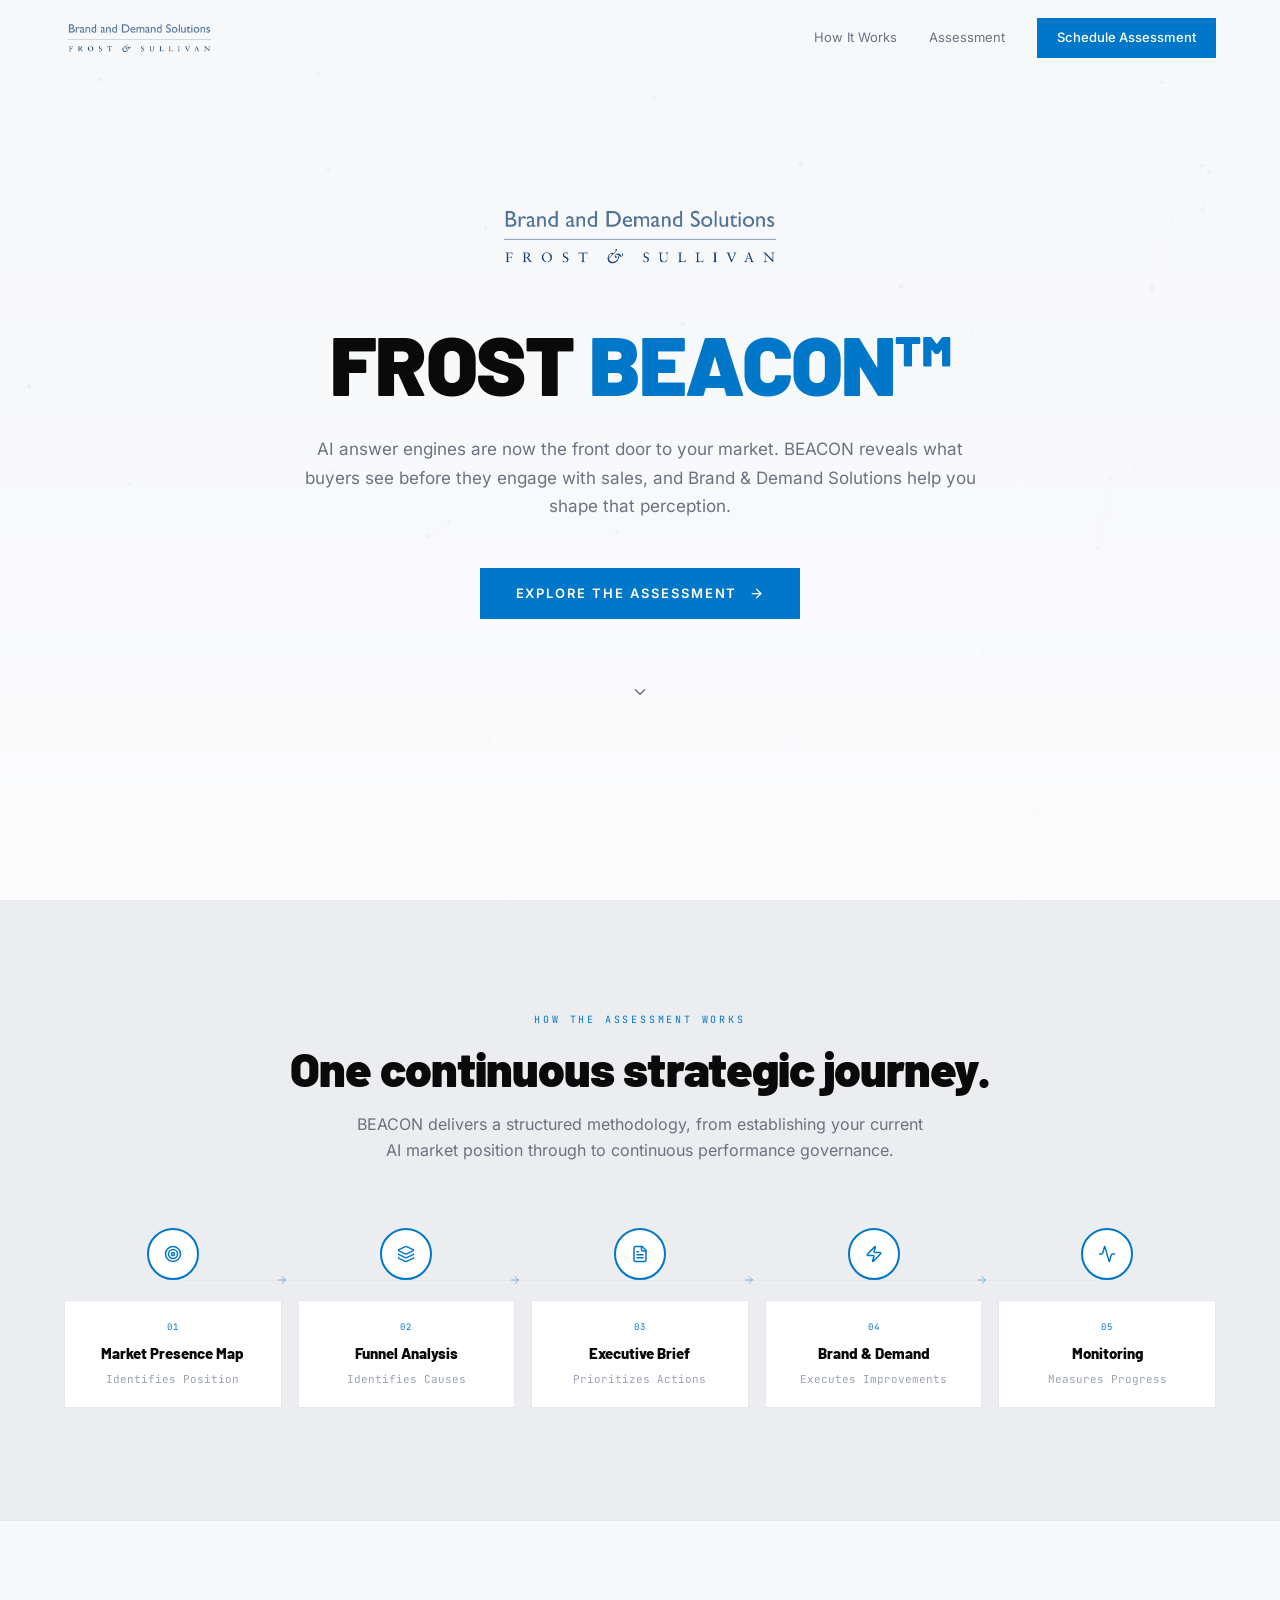
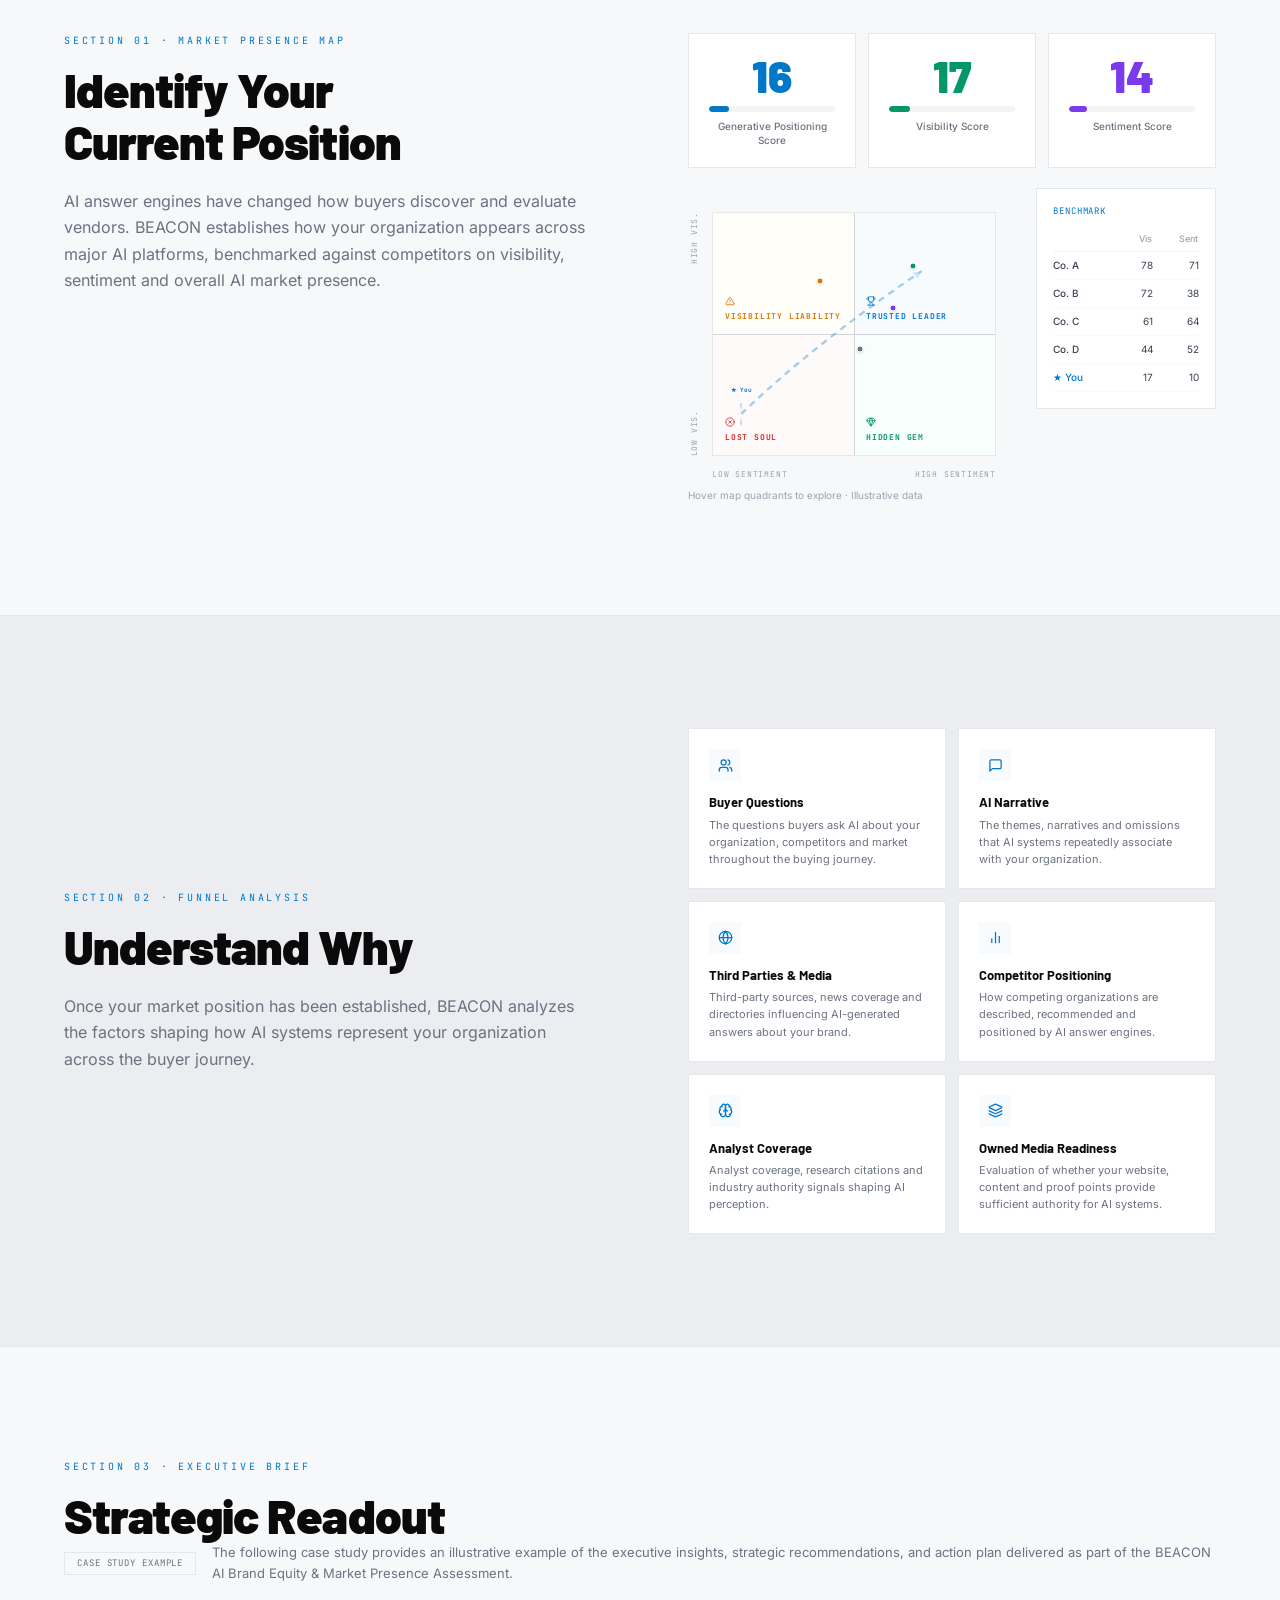
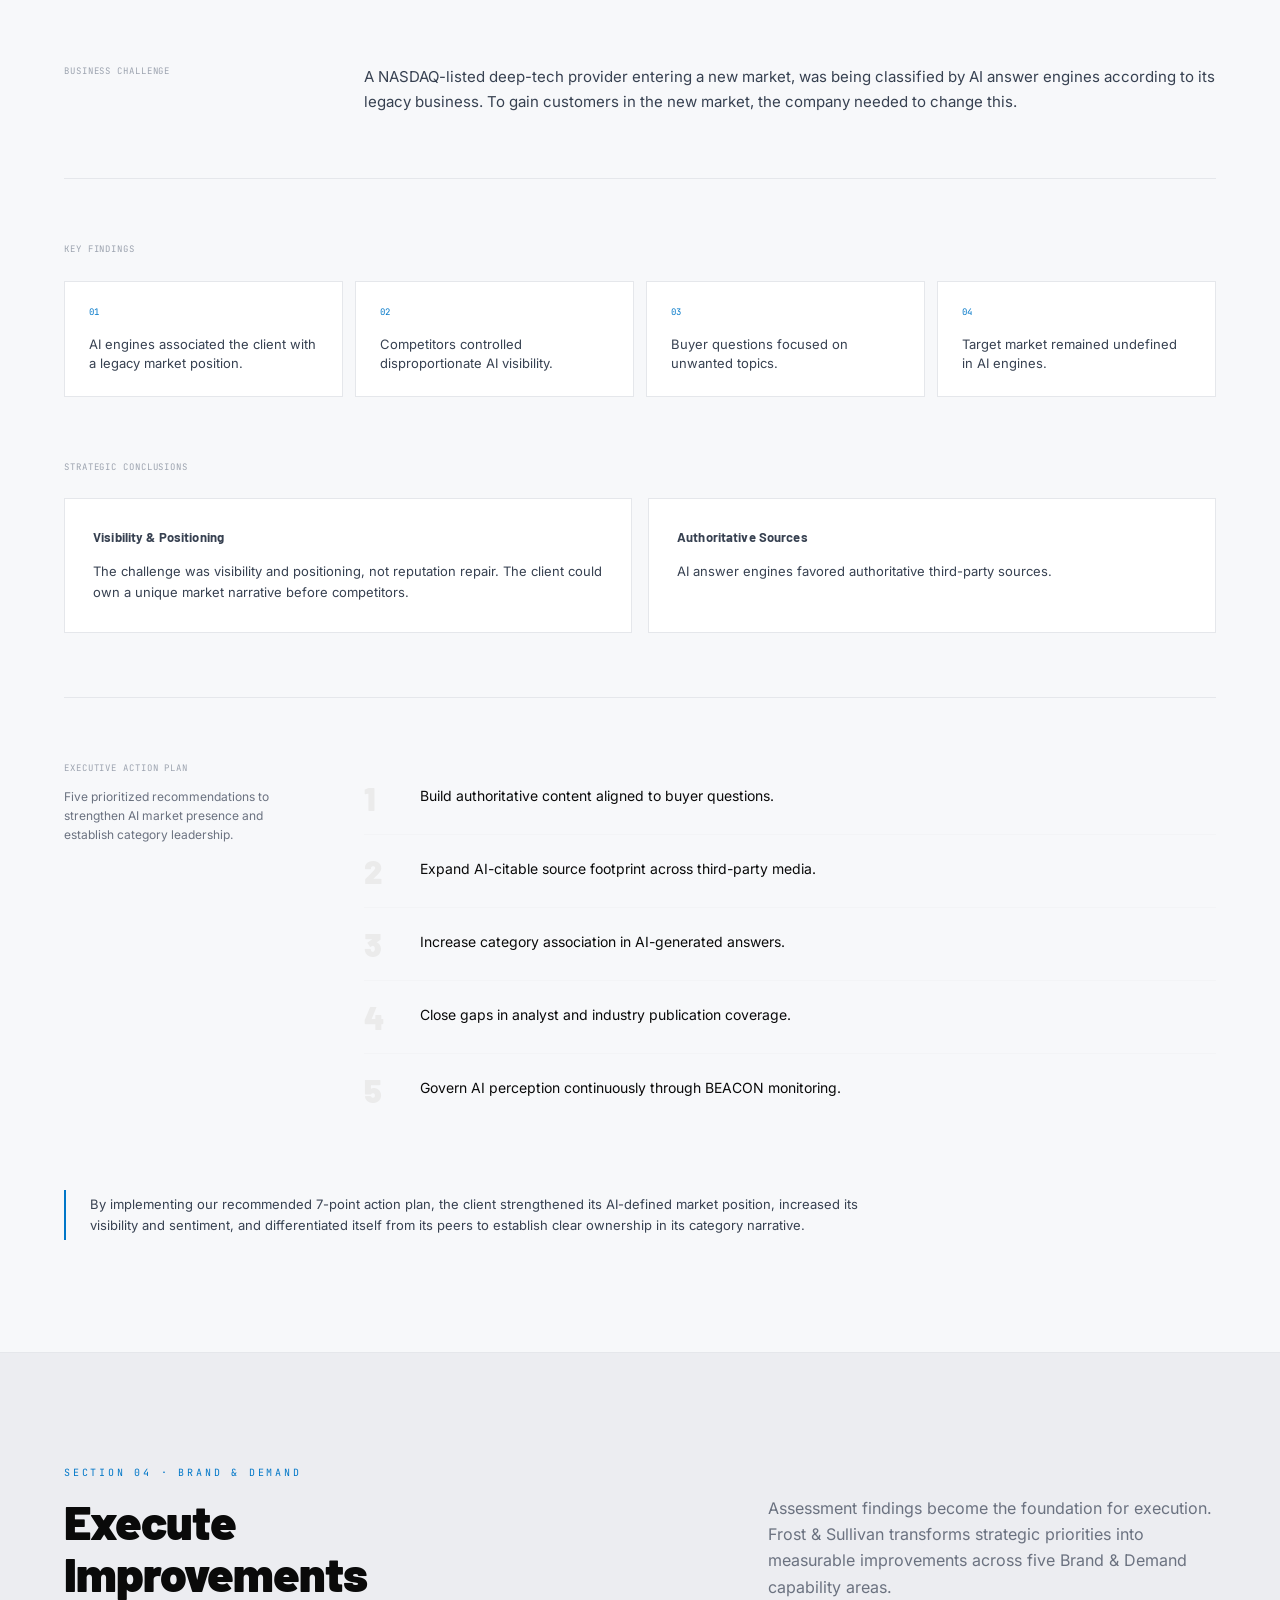
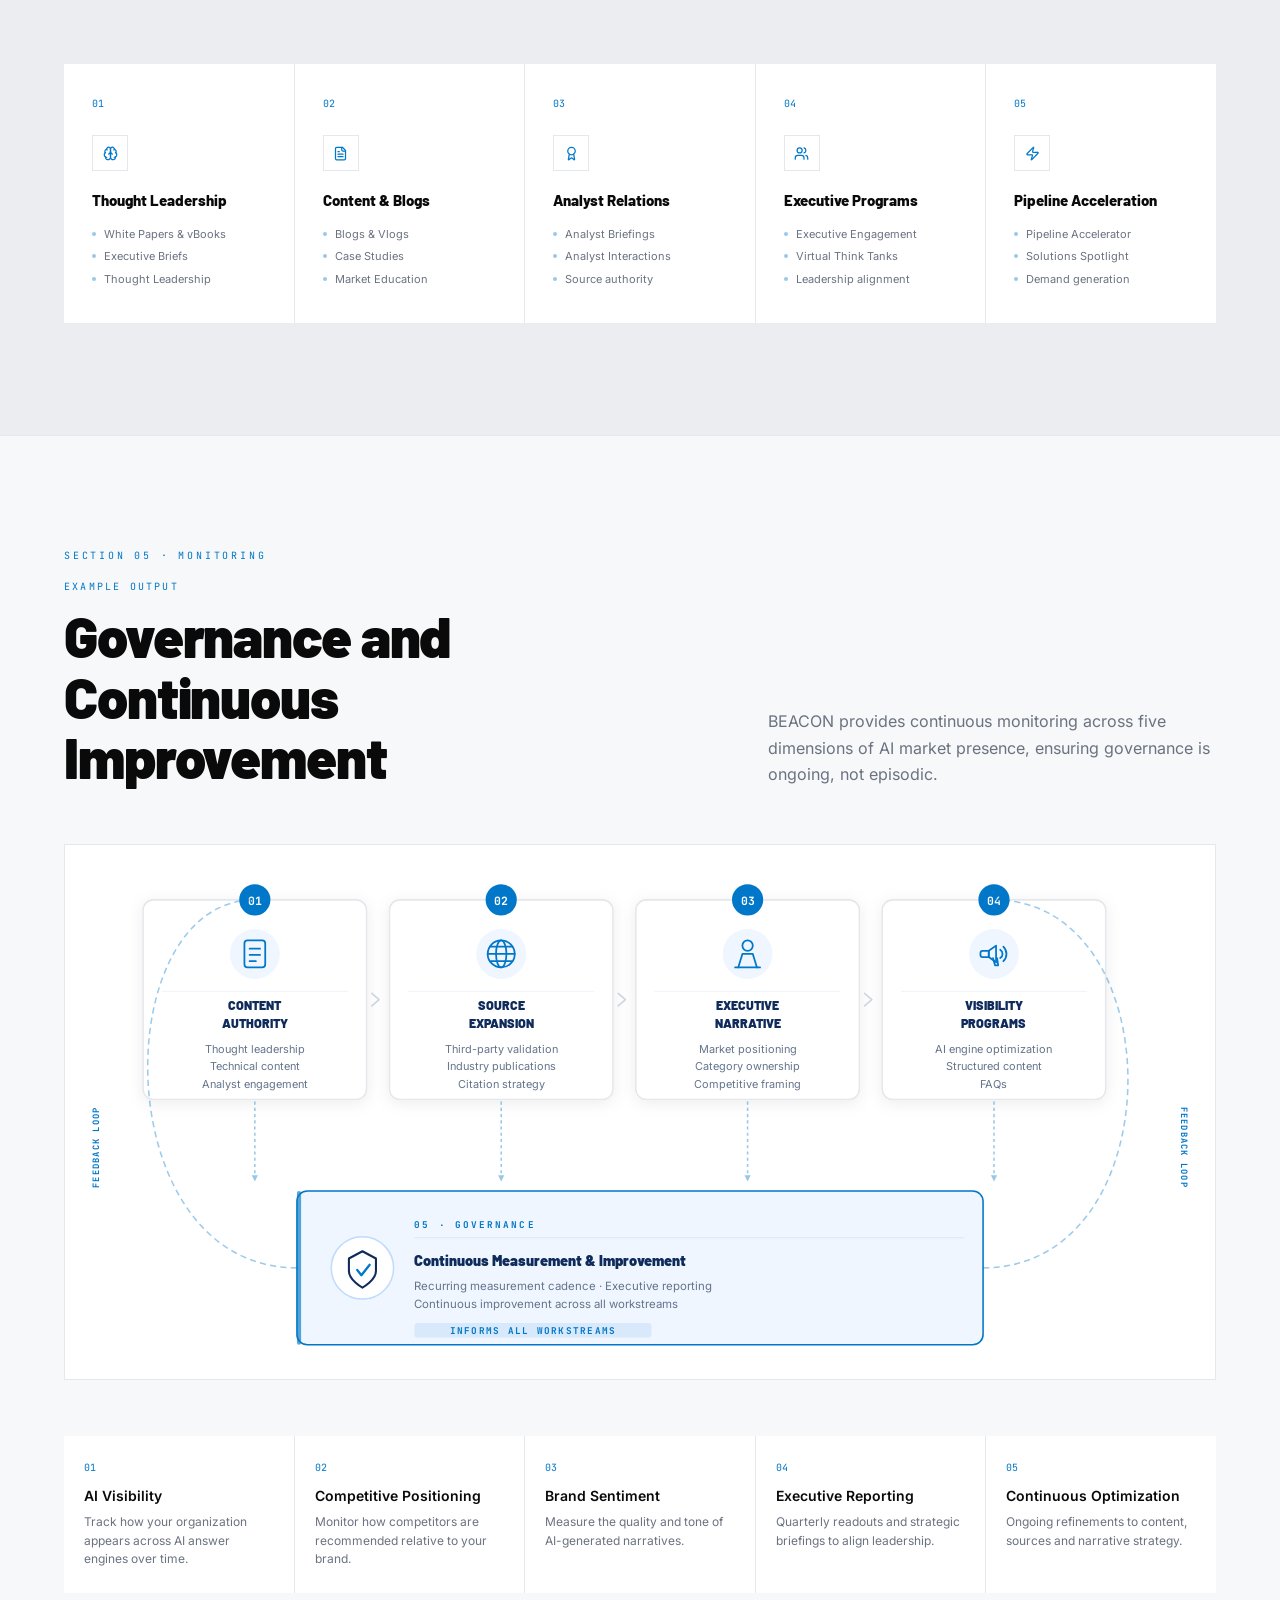
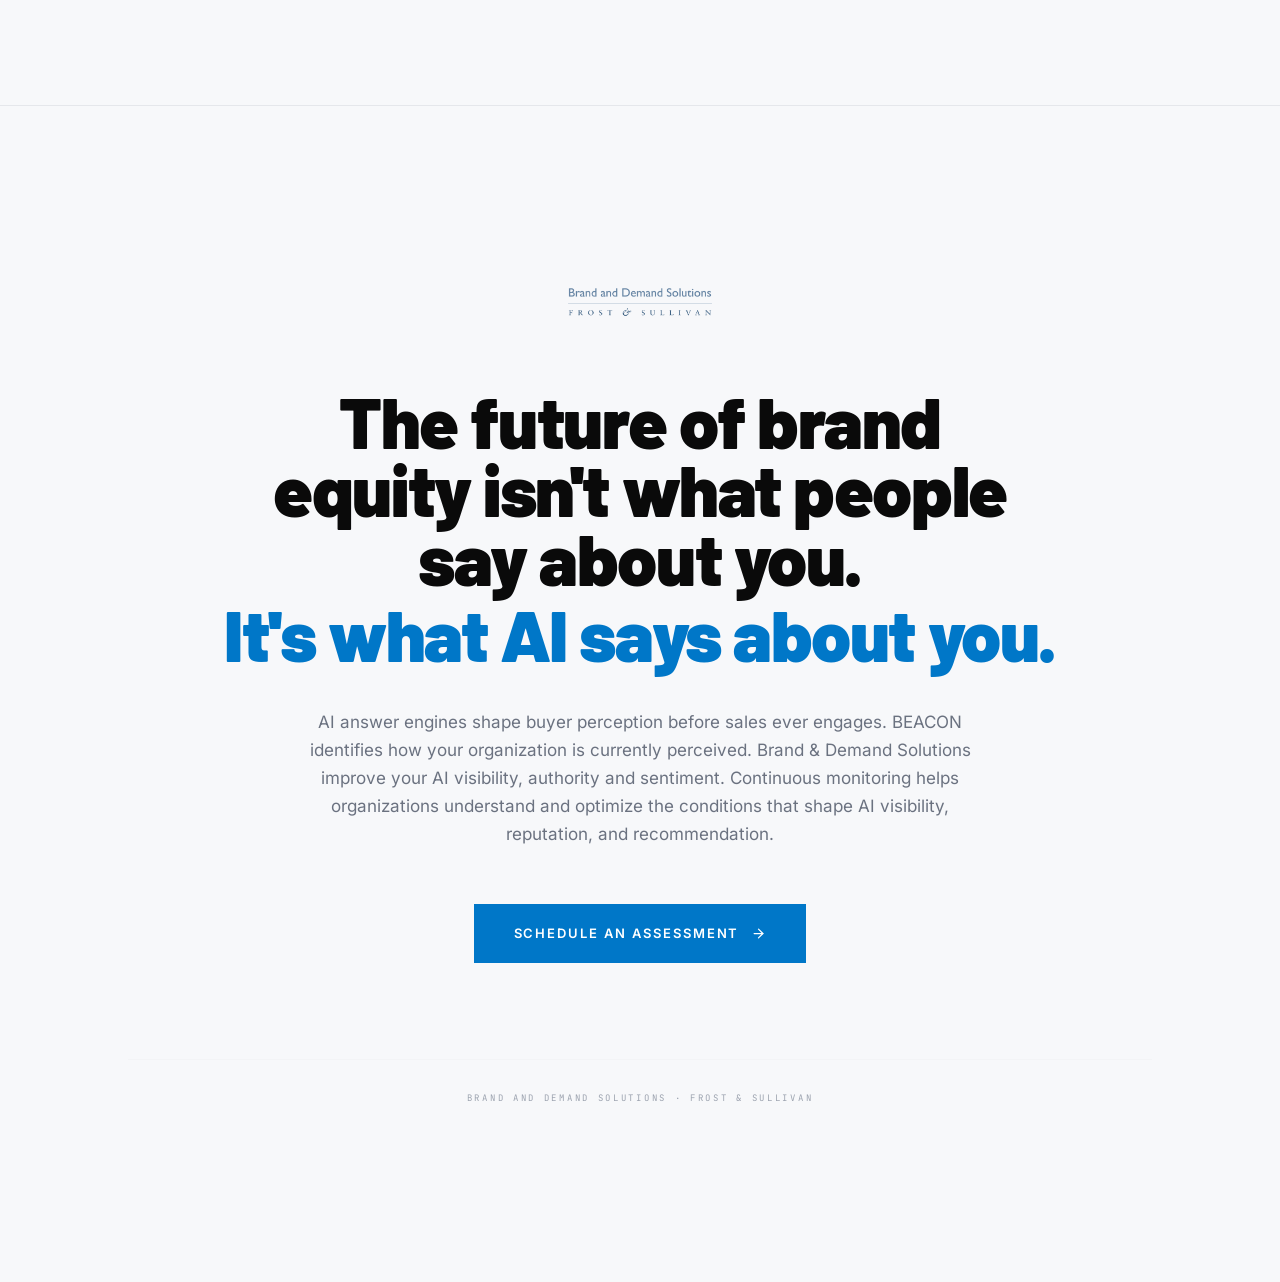
==== index.html @ b0bb6c6f "Frost BEACON landing — static site Hand-built HTML/CSS/JS reconstruction of the Figma Make prototype" ====
<!doctype html>
<html lang="en" class="no-js">
<head>
<meta charset="utf-8" />
<meta name="viewport" content="width=device-width, initial-scale=1" />
<title>Frost BEACON™ — AI Brand Equity &amp; Market Presence Assessment</title>
<meta name="description" content="AI answer engines are now the front door to your market. BEACON reveals what buyers see before they engage with sales, and Brand &amp; Demand Solutions help you shape that perception." />
<meta name="robots" content="noindex, nofollow" />
<meta name="googlebot" content="noindex, nofollow" />
<meta name="theme-color" content="#0077c8" />
<link rel="icon" href="favicon.svg" type="image/svg+xml" />

<meta property="og:type" content="website" />
<meta property="og:title" content="Frost BEACON™ — AI Brand Equity &amp; Market Presence Assessment" />
<meta property="og:description" content="AI answer engines are now the front door to your market. BEACON reveals what buyers see before they engage with sales." />

<script>document.documentElement.className = document.documentElement.className.replace('no-js', 'js');</script>
<link rel="preload" as="font" type="font/woff2" href="assets/fonts/inter.woff2" crossorigin />
<link rel="preload" as="font" type="font/woff2" href="assets/fonts/barlow-900.woff2" crossorigin />
<link rel="stylesheet" href="assets/css/fonts.css" />
<link rel="stylesheet" href="assets/css/styles.css" />
</head>
<body>

<!-- ============ NAV ============ -->
<header class="nav" id="nav">
  <div class="nav__inner">
    <a href="#top" aria-label="Frost &amp; Sullivan — Brand and Demand Solutions">
      <img class="nav__logo" src="assets/img/logo.png" width="1045" height="276"
           alt="Frost &amp; Sullivan — Brand and Demand Solutions" />
    </a>
    <nav class="nav__links" aria-label="Primary">
      <a class="nav__link" href="#how-it-works">How It Works</a>
      <a class="nav__link" href="#section-market-presence-map">Assessment</a>
      <a class="btn btn--nav" href="#final-cta">Schedule Assessment</a>
    </nav>
  </div>
</header>

<main id="top">

<!-- ============ HERO ============ -->
<section class="hero">
  <canvas class="hero__canvas" id="hero-canvas" aria-hidden="true"></canvas>
  <div class="hero__veil" aria-hidden="true"></div>
  <div class="hero__inner">
    <img class="hero__logo reveal" src="assets/img/logo.png" width="1045" height="276"
         alt="Frost &amp; Sullivan — Brand and Demand Solutions" />
    <h1 class="hero__title reveal" style="transition-delay:120ms">FROST <span>BEACON™</span></h1>
    <p class="hero__text reveal" style="transition-delay:240ms">
      AI answer engines are now the front door to your market. BEACON reveals what buyers see before they
      engage with sales, and Brand &amp; Demand Solutions help you shape that perception.
    </p>
    <p class="reveal" style="transition-delay:360ms">
      <a class="btn btn--lg" href="#how-it-works">
        Explore the Assessment <span class="ico btn__ico" data-icon="arrow-right"></span>
      </a>
    </p>
    <div class="hero__scroll reveal" style="transition-delay:520ms" aria-hidden="true">
      <span class="ico" data-icon="chevron-down"></span>
    </div>
  </div>
</section>

<!-- ============ 01 · HOW IT WORKS ============ -->
<section class="section section--alt section--flush" id="how-it-works">
  <div class="container">
    <div class="reveal" style="text-align:center;margin-bottom:4rem">
      <p class="eyebrow">How the Assessment Works</p>
      <h2 class="h2">One continuous strategic journey.</h2>
      <p class="lead measure" style="margin-inline:auto;margin-top:1rem">
        BEACON delivers a structured methodology, from establishing your current AI market position through to
        continuous performance governance.
      </p>
    </div>

    <div class="steps">
      <div class="steps__line" aria-hidden="true"></div>
      <div class="steps__grid">
        <a class="step reveal" href="#section-market-presence-map">
          <span class="step__badge"><span><span class="ico" data-icon="target"></span></span></span>
          <span class="step__card">
            <span class="step__num">01</span>
            <span class="step__name">Market Presence Map</span>
            <span class="step__tag">Identifies Position</span>
          </span>
          <span class="step__arrow" aria-hidden="true"><span class="ico" data-icon="arrow-right"></span></span>
        </a>
        <a class="step reveal" href="#section-funnel-analysis" style="transition-delay:70ms">
          <span class="step__badge"><span><span class="ico" data-icon="layers"></span></span></span>
          <span class="step__card">
            <span class="step__num">02</span>
            <span class="step__name">Funnel Analysis</span>
            <span class="step__tag">Identifies Causes</span>
          </span>
          <span class="step__arrow" aria-hidden="true"><span class="ico" data-icon="arrow-right"></span></span>
        </a>
        <a class="step reveal" href="#section-executive-brief" style="transition-delay:140ms">
          <span class="step__badge"><span><span class="ico" data-icon="file-text"></span></span></span>
          <span class="step__card">
            <span class="step__num">03</span>
            <span class="step__name">Executive Brief</span>
            <span class="step__tag">Prioritizes Actions</span>
          </span>
          <span class="step__arrow" aria-hidden="true"><span class="ico" data-icon="arrow-right"></span></span>
        </a>
        <a class="step reveal" href="#section-brand-and-demand" style="transition-delay:210ms">
          <span class="step__badge"><span><span class="ico" data-icon="zap"></span></span></span>
          <span class="step__card">
            <span class="step__num">04</span>
            <span class="step__name">Brand &amp; Demand</span>
            <span class="step__tag">Executes Improvements</span>
          </span>
          <span class="step__arrow" aria-hidden="true"><span class="ico" data-icon="arrow-right"></span></span>
        </a>
        <a class="step reveal" href="#section-monitoring" style="transition-delay:280ms">
          <span class="step__badge"><span><span class="ico" data-icon="activity"></span></span></span>
          <span class="step__card">
            <span class="step__num">05</span>
            <span class="step__name">Monitoring</span>
            <span class="step__tag">Measures Progress</span>
          </span>
        </a>
      </div>
    </div>
  </div>
</section>

<!-- ============ 02 · MARKET PRESENCE MAP ============ -->
<section class="section section--plain" id="section-market-presence-map">
  <div class="container">
    <div class="split split--top">
      <div class="reveal reveal--left">
        <p class="eyebrow">Section 01 · Market Presence Map</p>
        <h2 class="h2">Identify Your<br />Current Position</h2>
        <p class="lead" style="margin-top:1.25rem">
          AI answer engines have changed how buyers discover and evaluate vendors. BEACON establishes how your
          organization appears across major AI platforms, benchmarked against competitors on visibility, sentiment
          and overall AI market presence.
        </p>
      </div>

      <div class="reveal reveal--right" style="transition-delay:120ms">
        <div class="scorecards">
          <div class="scorecard">
            <div class="scorecard__val" style="color:#0077c8">16</div>
            <div class="bar"><span style="width:16%;background:#0077c8"></span></div>
            <p class="scorecard__label">Generative Positioning Score</p>
          </div>
          <div class="scorecard">
            <div class="scorecard__val" style="color:#059669">17</div>
            <div class="bar"><span style="width:17%;background:#059669"></span></div>
            <p class="scorecard__label">Visibility Score</p>
          </div>
          <div class="scorecard">
            <div class="scorecard__val" style="color:#7c3aed">14</div>
            <div class="bar"><span style="width:14%;background:#7c3aed"></span></div>
            <p class="scorecard__label">Sentiment Score</p>
          </div>
        </div>

        <div class="qwrap">
          <div class="quadrant">
            <div class="quadrant__box">
              <div class="quad quad--liability">
                <div class="quad__inner">
                  <span class="ico" data-icon="alert-triangle"></span>
                  <span class="quad__label">Visibility Liability</span>
                  <p class="quad__desc">High visibility, negative sentiment.</p>
                </div>
              </div>
              <div class="quad quad--trusted">
                <div class="quad__inner">
                  <span class="ico" data-icon="trophy"></span>
                  <span class="quad__label">Trusted Leader</span>
                  <p class="quad__desc">High visibility, positive sentiment.</p>
                </div>
              </div>
              <div class="quad quad--lost">
                <div class="quad__inner">
                  <span class="ico" data-icon="x-circle"></span>
                  <span class="quad__label">Lost Soul</span>
                  <p class="quad__desc">Low visibility, negative sentiment.</p>
                </div>
              </div>
              <div class="quad quad--gem">
                <div class="quad__inner">
                  <span class="ico" data-icon="gem"></span>
                  <span class="quad__label">Hidden Gem</span>
                  <p class="quad__desc">Low visibility, positive sentiment.</p>
                </div>
              </div>

              <div class="quadrant__cross-v" aria-hidden="true"></div>
              <div class="quadrant__cross-h" aria-hidden="true"></div>

              <div class="dot" style="left:71%;top:22%;width:7px;height:7px;background:#059669" title="Competitor A"></div>
              <div class="dot" style="left:38%;top:28%;width:7px;height:7px;background:#d97706" title="Competitor B"></div>
              <div class="dot" style="left:64%;top:39%;width:7px;height:7px;background:#7c3aed" title="Competitor C"></div>
              <div class="dot" style="left:52%;top:56%;width:7px;height:7px;background:#6b7280" title="Competitor D"></div>
              <div class="dot--you" style="left:10%;top:83%" title="Your Company">
                <span class="dot__tag">★ You</span>
                <span class="dot"></span>
              </div>

              <svg class="quadrant__svg" viewBox="0 0 100 100" preserveAspectRatio="none" aria-hidden="true">
                <defs>
                  <marker id="qm-arr" viewBox="0 0 6 6" refX="5" refY="3" markerWidth="4" markerHeight="4" orient="auto">
                    <path d="M 0 0.5 L 5 3 L 0 5.5 z" fill="#0077c8" opacity="0.45" />
                  </marker>
                </defs>
                <path d="M 10 83 Q 36 54 74 24" fill="none" stroke="#0077c8" stroke-width="0.9"
                      stroke-dasharray="2.5 2" opacity="0.35" marker-end="url(#qm-arr)" />
              </svg>
            </div>

            <div class="quadrant__cap-x">
              <span class="cap-axis">Low Sentiment</span>
              <span class="cap-axis">High Sentiment</span>
            </div>
            <div class="quadrant__cap-y">
              <span class="cap-axis cap-axis--v">High Vis.</span>
              <span class="cap-axis cap-axis--v">Low Vis.</span>
            </div>
          </div>

          <div class="benchmark">
            <p class="benchmark__title">Benchmark</p>
            <table>
              <thead>
                <tr><th></th><th>Vis</th><th>Sent</th></tr>
              </thead>
              <tbody>
                <tr><td>Co. A</td><td>78</td><td>71</td></tr>
                <tr><td>Co. B</td><td>72</td><td>38</td></tr>
                <tr><td>Co. C</td><td>61</td><td>64</td></tr>
                <tr><td>Co. D</td><td>44</td><td>52</td></tr>
                <tr class="is-you"><td>★ You</td><td>17</td><td>10</td></tr>
              </tbody>
            </table>
          </div>
        </div>
        <p class="note">Hover map quadrants to explore · Illustrative data</p>
      </div>
    </div>
  </div>
</section>

<!-- ============ 03 · FUNNEL ANALYSIS ============ -->
<section class="section section--alt" id="section-funnel-analysis">
  <div class="container">
    <div class="split split--center">
      <div class="reveal reveal--left">
        <p class="eyebrow">Section 02 · Funnel Analysis</p>
        <h2 class="h2">Understand Why</h2>
        <p class="lead" style="margin-top:1.25rem">
          Once your market position has been established, BEACON analyzes the factors shaping how AI systems
          represent your organization across the buyer journey.
        </p>
      </div>

      <div class="reveal reveal--right" style="transition-delay:120ms">
        <div class="cardgrid">
          <article class="card">
            <div class="card__icon"><span class="ico" data-icon="users"></span></div>
            <h3 class="card__title">Buyer Questions</h3>
            <p class="card__text">The questions buyers ask AI about your organization, competitors and market throughout the buying journey.</p>
          </article>
          <article class="card">
            <div class="card__icon"><span class="ico" data-icon="message-square"></span></div>
            <h3 class="card__title">AI Narrative</h3>
            <p class="card__text">The themes, narratives and omissions that AI systems repeatedly associate with your organization.</p>
          </article>
          <article class="card">
            <div class="card__icon"><span class="ico" data-icon="globe"></span></div>
            <h3 class="card__title">Third Parties &amp; Media</h3>
            <p class="card__text">Third-party sources, news coverage and directories influencing AI-generated answers about your brand.</p>
          </article>
          <article class="card">
            <div class="card__icon"><span class="ico" data-icon="bar-chart-2"></span></div>
            <h3 class="card__title">Competitor Positioning</h3>
            <p class="card__text">How competing organizations are described, recommended and positioned by AI answer engines.</p>
          </article>
          <article class="card">
            <div class="card__icon"><span class="ico" data-icon="brain"></span></div>
            <h3 class="card__title">Analyst Coverage</h3>
            <p class="card__text">Analyst coverage, research citations and industry authority signals shaping AI perception.</p>
          </article>
          <article class="card">
            <div class="card__icon"><span class="ico" data-icon="layers"></span></div>
            <h3 class="card__title">Owned Media Readiness</h3>
            <p class="card__text">Evaluation of whether your website, content and proof points provide sufficient authority for AI systems.</p>
          </article>
        </div>
      </div>
    </div>
  </div>
</section>

<!-- ============ 04 · EXECUTIVE BRIEF ============ -->
<section class="section section--plain" id="section-executive-brief">
  <div class="container">
    <div class="reveal">
      <p class="eyebrow">Section 03 · Executive Brief</p>
      <h2 class="h2">Strategic Readout</h2>
      <div class="brief__intro">
        <span class="tag">Case Study Example</span>
        <p>The following case study provides an illustrative example of the executive insights, strategic
          recommendations, and action plan delivered as part of the BEACON AI Brand Equity &amp; Market Presence
          Assessment.</p>
      </div>
    </div>

    <div class="brief__block reveal" style="transition-delay:60ms">
      <div class="brief__row">
        <p class="kicker">Business Challenge</p>
        <p class="brief__body">A NASDAQ-listed deep-tech provider entering a new market, was being classified by AI
          answer engines according to its legacy business. To gain customers in the new market, the company needed
          to change this.</p>
      </div>
    </div>

    <div class="reveal" style="transition-delay:100ms;margin-bottom:4rem">
      <p class="kicker" style="margin-bottom:1.5rem">Key Findings</p>
      <div class="findings" style="margin-top:0">
        <div class="finding"><span class="finding__num">01</span><p>AI engines associated the client with a legacy market position.</p></div>
        <div class="finding"><span class="finding__num">02</span><p>Competitors controlled disproportionate AI visibility.</p></div>
        <div class="finding"><span class="finding__num">03</span><p>Buyer questions focused on unwanted topics.</p></div>
        <div class="finding"><span class="finding__num">04</span><p>Target market remained undefined in AI engines.</p></div>
      </div>
    </div>

    <div class="brief__block reveal" style="transition-delay:140ms">
      <p class="kicker">Strategic Conclusions</p>
      <div class="conclusions">
        <div class="conclusion">
          <p class="conclusion__label">Visibility &amp; Positioning</p>
          <p>The challenge was visibility and positioning, not reputation repair. The client could own a unique
            market narrative before competitors.</p>
        </div>
        <div class="conclusion">
          <p class="conclusion__label">Authoritative Sources</p>
          <p>AI answer engines favored authoritative third-party sources.</p>
        </div>
      </div>
    </div>

    <div class="reveal" style="transition-delay:180ms;margin-bottom:4rem">
      <div class="brief__row">
        <div>
          <p class="kicker" style="margin-bottom:0.75rem">Executive Action Plan</p>
          <p class="brief__note">Five prioritized recommendations to strengthen AI market presence and establish
            category leadership.</p>
        </div>
        <div class="actions">
          <div class="action"><span class="action__num">1</span><span class="action__text">Build authoritative content aligned to buyer questions.</span></div>
          <div class="action"><span class="action__num">2</span><span class="action__text">Expand AI-citable source footprint across third-party media.</span></div>
          <div class="action"><span class="action__num">3</span><span class="action__text">Increase category association in AI-generated answers.</span></div>
          <div class="action"><span class="action__num">4</span><span class="action__text">Close gaps in analyst and industry publication coverage.</span></div>
          <div class="action"><span class="action__num">5</span><span class="action__text">Govern AI perception continuously through BEACON monitoring.</span></div>
        </div>
      </div>
    </div>

    <div class="outcome reveal" style="transition-delay:220ms">
      <p>By implementing our recommended 7-point action plan, the client strengthened its AI-defined market
        position, increased its visibility and sentiment, and differentiated itself from its peers to establish
        clear ownership in its category narrative.</p>
    </div>
  </div>
</section>

<!-- ============ 05 · BRAND & DEMAND ============ -->
<section class="section section--alt" id="section-brand-and-demand">
  <div class="container">
    <div class="reveal">
      <div class="bd-head">
        <div>
          <p class="eyebrow">Section 04 · Brand &amp; Demand</p>
          <h2 class="h2">Execute<br />Improvements</h2>
        </div>
        <p class="lead">Assessment findings become the foundation for execution. Frost &amp; Sullivan transforms
          strategic priorities into measurable improvements across five Brand &amp; Demand capability areas.</p>
      </div>
    </div>

    <div class="strip strip--five">
      <div class="cap reveal">
        <span class="cap__num">01</span>
        <div class="cap__icon"><span class="ico" data-icon="brain"></span></div>
        <h3 class="cap__title">Thought Leadership</h3>
        <ul class="cap__list">
          <li><span>White Papers &amp; vBooks</span></li>
          <li><span>Executive Briefs</span></li>
          <li><span>Thought Leadership</span></li>
        </ul>
      </div>
      <div class="cap reveal" style="transition-delay:60ms">
        <span class="cap__num">02</span>
        <div class="cap__icon"><span class="ico" data-icon="file-text"></span></div>
        <h3 class="cap__title">Content &amp; Blogs</h3>
        <ul class="cap__list">
          <li><span>Blogs &amp; Vlogs</span></li>
          <li><span>Case Studies</span></li>
          <li><span>Market Education</span></li>
        </ul>
      </div>
      <div class="cap reveal" style="transition-delay:120ms">
        <span class="cap__num">03</span>
        <div class="cap__icon"><span class="ico" data-icon="award"></span></div>
        <h3 class="cap__title">Analyst Relations</h3>
        <ul class="cap__list">
          <li><span>Analyst Briefings</span></li>
          <li><span>Analyst Interactions</span></li>
          <li><span>Source authority</span></li>
        </ul>
      </div>
      <div class="cap reveal" style="transition-delay:180ms">
        <span class="cap__num">04</span>
        <div class="cap__icon"><span class="ico" data-icon="users"></span></div>
        <h3 class="cap__title">Executive Programs</h3>
        <ul class="cap__list">
          <li><span>Executive Engagement</span></li>
          <li><span>Virtual Think Tanks</span></li>
          <li><span>Leadership alignment</span></li>
        </ul>
      </div>
      <div class="cap reveal" style="transition-delay:240ms">
        <span class="cap__num">05</span>
        <div class="cap__icon"><span class="ico" data-icon="zap"></span></div>
        <h3 class="cap__title">Pipeline Acceleration</h3>
        <ul class="cap__list">
          <li><span>Pipeline Accelerator</span></li>
          <li><span>Solutions Spotlight</span></li>
          <li><span>Demand generation</span></li>
        </ul>
      </div>
    </div>
  </div>
</section>

<!-- ============ 06 · MONITORING ============ -->
<section class="section section--plain" id="section-monitoring">
  <div class="container">
    <div class="reveal">
      <p class="eyebrow">Section 05 · Monitoring</p>
      <p class="eyebrow eyebrow--sub">Example Output</p>
      <div class="mon-head">
        <h2 class="h2 h2--lg">Governance and<br />Continuous Improvement</h2>
        <p class="lead">BEACON provides continuous monitoring across five dimensions of AI market presence,
          ensuring governance is ongoing, not episodic.</p>
      </div>
    </div>

    <div class="graphic reveal" style="transition-delay:60ms">
      <div class="graphic__scroll">
        <svg viewBox="0 0 1060 468" width="100%" role="img"
             aria-label="Governance workflow: four workstreams — content authority, source expansion, executive narrative and visibility programs — feeding a continuous governance and measurement loop.">
          <defs>
            <filter id="gfx-sh" x="-5%" y="-10%" width="115%" height="130%">
              <feDropShadow dx="0" dy="3" stdDeviation="7" flood-color="#0a1628" flood-opacity="0.07" />
            </filter>
            <marker id="gfx-dn" viewBox="0 0 10 10" refX="8" refY="5" markerWidth="5" markerHeight="5" orient="auto">
              <path d="M 0 1 L 8 5 L 0 9 z" fill="#0077c8" />
            </marker>
            <marker id="gfx-fb" viewBox="0 0 10 10" refX="8" refY="5" markerWidth="5" markerHeight="5" orient="auto">
              <path d="M 0 1 L 8 5 L 0 9 z" fill="#0077c8" opacity="0.5" />
            </marker>
          </defs>

          <g transform="translate(52, 22)">
            <rect width="215" height="192" rx="10" fill="#fff" stroke="#e5e7eb" stroke-width="1.5" filter="url(#gfx-sh)" />
            <circle cx="107.5" cy="0" r="15" fill="#0077c8" />
            <text x="107.5" y="5" font-size="11" font-weight="700" fill="#fff" text-anchor="middle" font-family="'JetBrains Mono',monospace">01</text>
            <circle cx="107.5" cy="52" r="24" fill="#eff6ff" />
            <g transform="translate(107.5, 52)" stroke="#0077c8" stroke-width="1.7" fill="none" stroke-linecap="round" stroke-linejoin="round">
              <rect x="-10" y="-13" width="20" height="26" rx="3" />
              <line x1="-5" y1="-5" x2="5" y2="-5" /><line x1="-5" y1="1" x2="5" y2="1" /><line x1="-5" y1="7" x2="1" y2="7" />
            </g>
            <line x1="18" y1="88" x2="197" y2="88" stroke="#f1f5f9" stroke-width="1" />
            <text x="107.5" y="106" font-size="12" font-weight="900" fill="#0f2b5c" text-anchor="middle" font-family="'Barlow',sans-serif">CONTENT</text>
            <text x="107.5" y="123" font-size="12" font-weight="900" fill="#0f2b5c" text-anchor="middle" font-family="'Barlow',sans-serif">AUTHORITY</text>
            <text x="107.5" y="147" font-size="10.5" fill="#64748b" text-anchor="middle">Thought leadership</text>
            <text x="107.5" y="164" font-size="10.5" fill="#64748b" text-anchor="middle">Technical content</text>
            <text x="107.5" y="181" font-size="10.5" fill="#64748b" text-anchor="middle">Analyst engagement</text>
          </g>
          <g transform="translate(289, 22)">
            <rect width="215" height="192" rx="10" fill="#fff" stroke="#e5e7eb" stroke-width="1.5" filter="url(#gfx-sh)" />
            <circle cx="107.5" cy="0" r="15" fill="#0077c8" />
            <text x="107.5" y="5" font-size="11" font-weight="700" fill="#fff" text-anchor="middle" font-family="'JetBrains Mono',monospace">02</text>
            <circle cx="107.5" cy="52" r="24" fill="#eff6ff" />
            <g transform="translate(107.5, 52)" stroke="#0077c8" stroke-width="1.7" fill="none" stroke-linecap="round">
              <circle cx="0" cy="0" r="13" /><ellipse cx="0" cy="0" rx="5" ry="13" />
              <line x1="-13" y1="0" x2="13" y2="0" /><line x1="-10" y1="-7" x2="10" y2="-7" /><line x1="-10" y1="7" x2="10" y2="7" />
            </g>
            <line x1="18" y1="88" x2="197" y2="88" stroke="#f1f5f9" stroke-width="1" />
            <text x="107.5" y="106" font-size="12" font-weight="900" fill="#0f2b5c" text-anchor="middle" font-family="'Barlow',sans-serif">SOURCE</text>
            <text x="107.5" y="123" font-size="12" font-weight="900" fill="#0f2b5c" text-anchor="middle" font-family="'Barlow',sans-serif">EXPANSION</text>
            <text x="107.5" y="147" font-size="10.5" fill="#64748b" text-anchor="middle">Third-party validation</text>
            <text x="107.5" y="164" font-size="10.5" fill="#64748b" text-anchor="middle">Industry publications</text>
            <text x="107.5" y="181" font-size="10.5" fill="#64748b" text-anchor="middle">Citation strategy</text>
          </g>
          <g transform="translate(526, 22)">
            <rect width="215" height="192" rx="10" fill="#fff" stroke="#e5e7eb" stroke-width="1.5" filter="url(#gfx-sh)" />
            <circle cx="107.5" cy="0" r="15" fill="#0077c8" />
            <text x="107.5" y="5" font-size="11" font-weight="700" fill="#fff" text-anchor="middle" font-family="'JetBrains Mono',monospace">03</text>
            <circle cx="107.5" cy="52" r="24" fill="#eff6ff" />
            <g transform="translate(107.5, 52)" stroke="#0077c8" stroke-width="1.7" fill="none" stroke-linecap="round" stroke-linejoin="round">
              <circle cx="0" cy="-8" r="5" /><path d="M -9 13 L -5 0 L 5 0 L 9 13" /><line x1="-12" y1="13" x2="12" y2="13" />
            </g>
            <line x1="18" y1="88" x2="197" y2="88" stroke="#f1f5f9" stroke-width="1" />
            <text x="107.5" y="106" font-size="12" font-weight="900" fill="#0f2b5c" text-anchor="middle" font-family="'Barlow',sans-serif">EXECUTIVE</text>
            <text x="107.5" y="123" font-size="12" font-weight="900" fill="#0f2b5c" text-anchor="middle" font-family="'Barlow',sans-serif">NARRATIVE</text>
            <text x="107.5" y="147" font-size="10.5" fill="#64748b" text-anchor="middle">Market positioning</text>
            <text x="107.5" y="164" font-size="10.5" fill="#64748b" text-anchor="middle">Category ownership</text>
            <text x="107.5" y="181" font-size="10.5" fill="#64748b" text-anchor="middle">Competitive framing</text>
          </g>
          <g transform="translate(763, 22)">
            <rect width="215" height="192" rx="10" fill="#fff" stroke="#e5e7eb" stroke-width="1.5" filter="url(#gfx-sh)" />
            <circle cx="107.5" cy="0" r="15" fill="#0077c8" />
            <text x="107.5" y="5" font-size="11" font-weight="700" fill="#fff" text-anchor="middle" font-family="'JetBrains Mono',monospace">04</text>
            <circle cx="107.5" cy="52" r="24" fill="#eff6ff" />
            <g transform="translate(107.5, 52)" stroke="#0077c8" stroke-width="1.7" fill="none" stroke-linecap="round" stroke-linejoin="round">
              <path d="M -5 -3 L 2 -8 L 2 8 L -5 3 Z" />
              <path d="M -11 -3 L -5 -3 L -5 3 L -11 3 A 2 2 0 0 1 -13 1 L -13 -1 A 2 2 0 0 1 -11 -3 Z" />
              <path d="M -1 4 L 1 11 L 4 11 L 3 4" /><path d="M 6 -4 C 9 -2 9 2 6 4" /><path d="M 9 -7 C 13 -3 13 3 9 7" />
            </g>
            <line x1="18" y1="88" x2="197" y2="88" stroke="#f1f5f9" stroke-width="1" />
            <text x="107.5" y="106" font-size="12" font-weight="900" fill="#0f2b5c" text-anchor="middle" font-family="'Barlow',sans-serif">VISIBILITY</text>
            <text x="107.5" y="123" font-size="12" font-weight="900" fill="#0f2b5c" text-anchor="middle" font-family="'Barlow',sans-serif">PROGRAMS</text>
            <text x="107.5" y="147" font-size="10.5" fill="#64748b" text-anchor="middle">AI engine optimization</text>
            <text x="107.5" y="164" font-size="10.5" fill="#64748b" text-anchor="middle">Structured content</text>
            <text x="107.5" y="181" font-size="10.5" fill="#64748b" text-anchor="middle">FAQs</text>
          </g>

          <path d="M 272 112 L 279 118 L 272 124" fill="none" stroke="#cbd5e1" stroke-width="1.5" stroke-linecap="round" stroke-linejoin="round" />
          <path d="M 509 112 L 516 118 L 509 124" fill="none" stroke="#cbd5e1" stroke-width="1.5" stroke-linecap="round" stroke-linejoin="round" />
          <path d="M 746 112 L 753 118 L 746 124" fill="none" stroke="#cbd5e1" stroke-width="1.5" stroke-linecap="round" stroke-linejoin="round" />

          <line x1="159.5" y1="216" x2="159.5" y2="293" stroke="#0077c8" stroke-width="1.5" stroke-dasharray="3 3" marker-end="url(#gfx-dn)" opacity="0.4" />
          <line x1="396.5" y1="216" x2="396.5" y2="293" stroke="#0077c8" stroke-width="1.5" stroke-dasharray="3 3" marker-end="url(#gfx-dn)" opacity="0.4" />
          <line x1="633.5" y1="216" x2="633.5" y2="293" stroke="#0077c8" stroke-width="1.5" stroke-dasharray="3 3" marker-end="url(#gfx-dn)" opacity="0.4" />
          <line x1="870.5" y1="216" x2="870.5" y2="293" stroke="#0077c8" stroke-width="1.5" stroke-dasharray="3 3" marker-end="url(#gfx-dn)" opacity="0.4" />

          <g transform="translate(200, 302)">
            <rect width="660" height="148" rx="10" fill="#eff6ff" stroke="#0077c8" stroke-width="1.5" />
            <rect x="0" y="0" width="4" height="148" rx="2" fill="#0077c8" opacity="0.65" />
            <circle cx="63" cy="74" r="30" fill="#fff" stroke="#bfdbfe" stroke-width="1.5" />
            <g transform="translate(63, 74)" stroke="#0f2b5c" stroke-width="2" fill="none" stroke-linejoin="round">
              <path d="M 0 -16 L -13 -9 L -13 3 C -13 12 0 19 0 19 C 0 19 13 12 13 3 L 13 -9 Z" />
              <path d="M -5 2 L -1 7 L 7 -3" stroke="#0077c8" stroke-width="2.2" stroke-linecap="round" />
            </g>
            <text x="113" y="36" font-size="9" font-weight="700" fill="#0077c8" letter-spacing="2" font-family="'JetBrains Mono',monospace">05 · GOVERNANCE</text>
            <line x1="113" y1="45" x2="642" y2="45" stroke="#0077c8" stroke-width="0.5" opacity="0.2" />
            <text x="113" y="72" font-size="14" font-weight="900" fill="#0f2b5c" font-family="'Barlow',sans-serif">Continuous Measurement &amp; Improvement</text>
            <text x="113" y="95" font-size="11" fill="#64748b">Recurring measurement cadence · Executive reporting</text>
            <text x="113" y="113" font-size="11" fill="#64748b">Continuous improvement across all workstreams</text>
            <rect x="113" y="127" width="228" height="14" rx="3" fill="#0077c8" opacity="0.1" />
            <text x="227" y="138" font-size="9" font-weight="700" fill="#0077c8" text-anchor="middle" letter-spacing="1.2" font-family="'JetBrains Mono',monospace">INFORMS ALL WORKSTREAMS</text>
          </g>

          <path d="M 200 376 C 16 376 16 22 159.5 22" fill="none" stroke="#0077c8" stroke-width="1.5" stroke-dasharray="6 4" marker-end="url(#gfx-fb)" opacity="0.38" />
          <path d="M 860 376 C 1044 376 1044 22 870.5 22" fill="none" stroke="#0077c8" stroke-width="1.5" stroke-dasharray="6 4" marker-end="url(#gfx-fb)" opacity="0.38" />

          <text font-size="8.5" font-weight="700" fill="#0077c8" letter-spacing="1.2" font-family="'JetBrains Mono',monospace" transform="translate(10, 260) rotate(-90)" text-anchor="middle">FEEDBACK LOOP</text>
          <text font-size="8.5" font-weight="700" fill="#0077c8" letter-spacing="1.2" font-family="'JetBrains Mono',monospace" transform="translate(1050, 260) rotate(90)" text-anchor="middle">FEEDBACK LOOP</text>
        </svg>
      </div>
    </div>

    <div class="strip strip--five reveal" style="transition-delay:120ms">
      <div class="mcap"><span class="mcap__num">01</span><p class="mcap__title">AI Visibility</p><p class="mcap__text">Track how your organization appears across AI answer engines over time.</p></div>
      <div class="mcap"><span class="mcap__num">02</span><p class="mcap__title">Competitive Positioning</p><p class="mcap__text">Monitor how competitors are recommended relative to your brand.</p></div>
      <div class="mcap"><span class="mcap__num">03</span><p class="mcap__title">Brand Sentiment</p><p class="mcap__text">Measure the quality and tone of AI-generated narratives.</p></div>
      <div class="mcap"><span class="mcap__num">04</span><p class="mcap__title">Executive Reporting</p><p class="mcap__text">Quarterly readouts and strategic briefings to align leadership.</p></div>
      <div class="mcap"><span class="mcap__num">05</span><p class="mcap__title">Continuous Optimization</p><p class="mcap__text">Ongoing refinements to content, sources and narrative strategy.</p></div>
    </div>
  </div>
</section>

</main>

<!-- ============ FINAL CTA ============ -->
<section class="cta" id="final-cta">
  <div class="cta__inner reveal">
    <img class="cta__logo" src="assets/img/logo.png" width="1045" height="276"
         alt="Frost &amp; Sullivan — Brand and Demand Solutions" />
    <h2 class="cta__title">
      <span class="line-1">The future of brand equity isn't what people say about you.</span>
      <span class="line-2">It's what AI says about you.</span>
    </h2>
    <p class="cta__text">
      AI answer engines shape buyer perception before sales ever engages. BEACON identifies how your organization
      is currently perceived. Brand &amp; Demand Solutions improve your AI visibility, authority and sentiment.
      Continuous monitoring helps organizations understand and optimize the conditions that shape AI visibility,
      reputation, and recommendation.
    </p>
    <a class="btn btn--xl" href="mailto:bcotton@frost.com?subject=BEACON%20AI%20Brand%20Equity%20Assessment">
      Schedule an Assessment <span class="ico btn__ico" data-icon="arrow-right"></span>
    </a>
    <div class="cta__foot">
      <p>Brand and Demand Solutions · Frost &amp; Sullivan</p>
    </div>
  </div>
</section>

<script src="assets/js/main.js" defer></script>
</body>
</html>
---- assets/css/fonts.css ----
/* Self-hosted fonts — latin subset. Downloaded from Google Fonts (OFL). */

@font-face {
  font-family: 'Barlow';
  font-style: normal;
  font-weight: 700;
  font-display: swap;
  src: url('../fonts/barlow-700.woff2') format('woff2');
}
@font-face {
  font-family: 'Barlow';
  font-style: normal;
  font-weight: 800;
  font-display: swap;
  src: url('../fonts/barlow-800.woff2') format('woff2');
}
@font-face {
  font-family: 'Barlow';
  font-style: normal;
  font-weight: 900;
  font-display: swap;
  src: url('../fonts/barlow-900.woff2') format('woff2');
}

/* Inter & JetBrains Mono are variable fonts — one file covers every weight. */
@font-face {
  font-family: 'Inter';
  font-style: normal;
  font-weight: 100 900;
  font-display: swap;
  src: url('../fonts/inter.woff2') format('woff2');
}
@font-face {
  font-family: 'JetBrains Mono';
  font-style: normal;
  font-weight: 100 800;
  font-display: swap;
  src: url('../fonts/jetbrains-mono.woff2') format('woff2');
}
---- assets/css/styles.css ----
/* ==========================================================================
   Frost BEACON — landing styles (no framework, no build)
   ========================================================================== */

/* ---- Design tokens ---- */
:root {
  --blue: #0077c8;
  --blue-dark: #005fa3;
  --bg: #f7f8fa;
  --bg-alt: #ecedf1;
  --ink: #0a0a0a;
  --ink-soft: #374151;
  --muted: #6b7280;
  --muted-2: #9ca3af;
  --line: #e5e7eb;
  --line-soft: #f3f4f6;
  --navy: #0f2b5c;

  --f-sans: 'Inter', system-ui, -apple-system, 'Segoe UI', Roboto, Helvetica, Arial, sans-serif;
  --f-display: 'Barlow', 'Inter', system-ui, sans-serif;
  --f-mono: 'JetBrains Mono', ui-monospace, 'SFMono-Regular', Menlo, Consolas, monospace;

  --container: 1280px;
  --pad: 2rem;
}
@media (min-width: 1024px) { :root { --pad: 4rem; } }

/* ---- Reset ---- */
*, *::before, *::after { box-sizing: border-box; }
* { margin: 0; }
html { scroll-behavior: smooth; -webkit-text-size-adjust: 100%; }
body {
  font-family: var(--f-sans);
  color: var(--ink);
  background: var(--bg);
  line-height: 1.5;
  overflow-x: hidden;
  -webkit-font-smoothing: antialiased;
  text-rendering: optimizeLegibility;
}
img, svg, canvas { display: block; max-width: 100%; }
a { color: inherit; text-decoration: none; }
button { font: inherit; color: inherit; background: none; border: 0; cursor: pointer; }
ul { list-style: none; padding: 0; }
table { border-collapse: collapse; width: 100%; }
:focus-visible { outline: 2px solid var(--blue); outline-offset: 2px; }

::-webkit-scrollbar { width: 3px; height: 3px; }
::-webkit-scrollbar-track { background: transparent; }
::-webkit-scrollbar-thumb { background: rgba(0, 119, 200, 0.18); border-radius: 2px; }

/* ---- Layout primitives ---- */
.container { max-width: var(--container); margin-inline: auto; padding-inline: var(--pad); }

.section { padding-block: 7rem; border-top: 1px solid var(--line); }
.section--alt { background: var(--bg-alt); }
.section--plain { background: var(--bg); }
.section--flush { border-top: 0; }

.split { display: grid; gap: 4rem; }
.split--center { align-items: center; }
.split--top { align-items: start; }
@media (min-width: 1024px) {
  .split { grid-template-columns: 1fr 1fr; gap: 6rem; }
}

/* ---- Typography helpers ---- */
.eyebrow {
  font-family: var(--f-mono);
  font-size: 0.625rem;
  letter-spacing: 0.28em;
  text-transform: uppercase;
  color: var(--blue);
  margin-bottom: 1rem;
}
.eyebrow--sub { letter-spacing: 0.22em; margin-bottom: 0.75rem; }

.h2 {
  font-family: var(--f-display);
  font-weight: 900;
  font-size: clamp(2.25rem, 1.6rem + 2.4vw, 3rem);
  line-height: 1.08;
  letter-spacing: -0.02em;
}
.h2--lg { font-size: clamp(2.25rem, 1.4rem + 3vw, 3.5rem); }

.lead { color: var(--muted); font-size: 1rem; line-height: 1.65; }
.mono { font-family: var(--f-mono); }
.measure { max-width: 36rem; }
.measure-sm { max-width: 28rem; }

/* ---- Icons (hydrated from JS) ---- */
.ico { display: inline-flex; flex: none; line-height: 0; vertical-align: middle; }
.ico svg { width: 100%; height: 100%; display: block; }
.ico-10 { width: 10px; height: 10px; }
.ico-12 { width: 12px; height: 12px; }
.ico-15 { width: 15px; height: 15px; }
.ico-18 { width: 18px; height: 18px; }

/* ---- Buttons ---- */
.btn {
  display: inline-flex;
  align-items: center;
  gap: 0.75rem;
  background: var(--blue);
  color: #fff;
  font-size: 0.8125rem;
  font-weight: 600;
  transition: background 0.2s ease;
}
.btn:hover { background: var(--blue-dark); }
.btn__ico { width: 15px; height: 15px; transition: transform 0.2s ease; }
.btn:hover .btn__ico { transform: translateX(4px); }
.btn--nav { padding: 0.625rem 1.25rem; font-weight: 500; }
.btn--lg { padding: 1rem 2.25rem; letter-spacing: 0.15em; text-transform: uppercase; }
.btn--xl { padding: 1.25rem 2.5rem; letter-spacing: 0.15em; text-transform: uppercase; }

/* ---- Navigation ---- */
.nav {
  position: fixed;
  inset: 0 0 auto 0;
  z-index: 50;
  background: transparent;
  transition: background 0.3s ease, box-shadow 0.3s ease, border-color 0.3s ease;
  border-bottom: 1px solid transparent;
}
.nav.is-scrolled {
  background: rgba(255, 255, 255, 0.95);
  backdrop-filter: blur(8px);
  -webkit-backdrop-filter: blur(8px);
  box-shadow: 0 1px 2px rgba(0, 0, 0, 0.06);
  border-bottom-color: rgba(0, 0, 0, 0.06);
}
.nav__inner {
  max-width: var(--container);
  margin-inline: auto;
  padding-inline: var(--pad);
  height: 76px;
  display: flex;
  align-items: center;
  justify-content: space-between;
}
.nav__logo { height: 40px; width: auto; }
.nav__links { display: none; align-items: center; gap: 2rem; }
.nav__link { font-size: 0.8125rem; color: var(--muted); transition: color 0.2s ease; }
.nav__link:hover { color: var(--ink); }
@media (min-width: 1024px) { .nav__links { display: flex; } }

/* ---- Hero ---- */
.hero {
  position: relative;
  min-height: 100vh;
  min-height: 100svh;
  display: flex;
  flex-direction: column;
  align-items: center;
  justify-content: center;
  overflow: hidden;
  background: var(--bg);
  text-align: center;
}
.hero__canvas { position: absolute; inset: 0; width: 100%; height: 100%; pointer-events: none; }
.hero__veil {
  position: absolute; inset: 0; pointer-events: none;
  background: linear-gradient(to bottom, transparent, rgba(255, 255, 255, 0.1), rgba(255, 255, 255, 0.55));
}
.hero__inner { position: relative; z-index: 1; max-width: 56rem; margin-inline: auto; padding-inline: var(--pad); }
.hero__logo { height: 76px; width: auto; margin: 0 auto 3rem; }
.hero__title {
  font-family: var(--f-display);
  font-weight: 900;
  font-size: clamp(2.75rem, 1.2rem + 6vw, 5.25rem);
  line-height: 0.96;
  letter-spacing: -0.02em;
  margin-bottom: 2rem;
}
.hero__title span { color: var(--blue); }
.hero__text { font-size: 1.0625rem; color: var(--muted); max-width: 42rem; margin: 0 auto 3rem; line-height: 1.65; }
.hero__scroll { margin-top: 4rem; display: flex; justify-content: center; opacity: 0.3; }
.hero__scroll .ico { width: 18px; height: 18px; color: var(--muted); animation: bounce 1s infinite; }
@keyframes bounce {
  0%, 100% { transform: translateY(-25%); animation-timing-function: cubic-bezier(0.8, 0, 1, 1); }
  50% { transform: none; animation-timing-function: cubic-bezier(0, 0, 0.2, 1); }
}

/* ---- Section 01 · How it works ---- */
.steps { position: relative; }
.steps__line { display: none; }
.steps__grid { display: grid; gap: 1rem; }
@media (min-width: 1024px) {
  .steps__grid { grid-template-columns: repeat(5, 1fr); }
  .steps__line { display: block; position: absolute; top: 52px; left: 10%; right: 10%; height: 1px; background: var(--line); }
}
.step { position: relative; display: block; }
.step__badge { position: relative; z-index: 1; display: flex; justify-content: center; margin-bottom: 1.25rem; }
.step__badge > span {
  width: 52px; height: 52px; border-radius: 50%;
  border: 2px solid var(--blue); background: #fff;
  display: flex; align-items: center; justify-content: center;
  transition: background 0.2s ease;
}
.step__badge .ico { width: 18px; height: 18px; color: var(--blue); transition: color 0.2s ease; }
.step:hover .step__badge > span { background: var(--blue); }
.step:hover .step__badge .ico { color: #fff; }
.step__card {
  display: block;
  background: #fff; border: 1px solid var(--line); padding: 1.25rem; text-align: center;
  transition: border-color 0.2s ease, box-shadow 0.2s ease;
}
.step:hover .step__card { border-color: rgba(0, 119, 200, 0.4); box-shadow: 0 1px 2px rgba(0, 0, 0, 0.06); }
.step__num { display: block; font-family: var(--f-mono); font-size: 9px; letter-spacing: 0.1em; color: var(--blue); margin-bottom: 0.5rem; }
.step__name { display: block; font-family: var(--f-display); font-weight: 800; font-size: 15px; margin-bottom: 0.375rem; }
.step__tag { display: block; font-family: var(--f-mono); font-size: 11px; color: var(--muted-2); }
.step__arrow { display: none; }
@media (min-width: 1024px) {
  .step__arrow {
    display: flex; position: absolute; top: 52px; right: -12px; z-index: 2;
    align-items: center; justify-content: center; width: 24px; height: 24px; transform: translateY(-50%);
  }
  .step__arrow .ico { width: 12px; height: 12px; color: var(--blue); opacity: 0.5; }
}

/* ---- Section 02 · Market presence ---- */
.scorecards { display: grid; grid-template-columns: repeat(3, 1fr); gap: 0.75rem; margin-bottom: 1.25rem; }
.scorecard { border: 1px solid var(--line); background: #fff; padding: 1.25rem; text-align: center; }
.scorecard__val { font-family: var(--f-display); font-weight: 900; font-size: 44px; line-height: 1; margin-bottom: 0.5rem; }
.scorecard__label { font-size: 10px; color: var(--muted); font-weight: 500; line-height: 1.35; margin-top: 0.5rem; }

.bar { width: 100%; height: 6px; background: var(--line-soft); border-radius: 999px; overflow: hidden; }
.bar > span { display: block; height: 100%; border-radius: 999px; }

.qwrap { display: grid; grid-template-columns: 1fr auto; gap: 1rem; align-items: start; }
@media (max-width: 560px) { .qwrap { grid-template-columns: 1fr; } }

.quadrant { position: relative; width: 100%; max-width: 480px; aspect-ratio: 1 / 0.88; }
.quadrant__box { position: absolute; inset: 24px; border: 1px solid var(--line); background: #fff; overflow: hidden; }
.quad { position: absolute; width: 50%; height: 50%; transition: background 0.2s ease; }
.quad__inner {
  position: absolute; inset: 0; padding: 0.75rem;
  display: flex; flex-direction: column; align-items: flex-start; justify-content: flex-end;
}
.quad .ico { width: 10px; height: 10px; margin-bottom: 0.25rem; }
.quad__label { font-family: var(--f-mono); font-weight: 700; text-transform: uppercase; letter-spacing: 0.1em; font-size: 8px; }
.quad__desc { font-size: 9px; color: var(--ink-soft); margin-top: 0.25rem; line-height: 1.3; display: none; }
.quad:hover .quad__desc { display: block; }

.quad--liability { left: 0; top: 0; background: #fffbeb60; }
.quad--liability:hover { background: #fffbeb; }
.quad--liability .quad__label, .quad--liability .ico { color: #d97706; }
.quad--trusted { left: 50%; top: 0; background: #ebf5fc60; }
.quad--trusted:hover { background: #ebf5fc; }
.quad--trusted .quad__label, .quad--trusted .ico { color: var(--blue); }
.quad--lost { left: 0; top: 50%; background: #fef2f260; }
.quad--lost:hover { background: #fef2f2; }
.quad--lost .quad__label, .quad--lost .ico { color: #dc2626; }
.quad--gem { left: 50%; top: 50%; background: #ecfdf560; }
.quad--gem:hover { background: #ecfdf5; }
.quad--gem .quad__label, .quad--gem .ico { color: #059669; }

.quadrant__cross-v { position: absolute; inset: 0 auto 0 50%; width: 1px; background: #d1d5db; }
.quadrant__cross-h { position: absolute; inset: 50% 0 auto 0; height: 1px; background: #d1d5db; }
.quadrant__svg { position: absolute; inset: 0; width: 100%; height: 100%; pointer-events: none; }

.dot {
  position: absolute; border: 1.5px solid #fff; border-radius: 50%;
  box-shadow: 0 1px 2px rgba(0, 0, 0, 0.1); transform: translate(-50%, -50%); transition: transform 0.2s ease;
}
.dot:hover { transform: translate(-50%, -50%) scale(1.5); }
.dot--you { position: absolute; transform: translate(-50%, -50%); }
.dot--you .dot { position: static; width: 11px; height: 11px; transform: none; background: var(--blue); }
.dot--you:hover .dot { transform: scale(1.5); }
.dot__tag {
  position: absolute; top: -16px; left: 50%; transform: translateX(-50%); white-space: nowrap;
  font-family: var(--f-mono); font-size: 6px; font-weight: 700; color: var(--blue);
}

.quadrant__cap-x { position: absolute; inset: auto 24px 0 24px; display: flex; justify-content: space-between; }
.quadrant__cap-y { position: absolute; inset: 24px auto 24px 0; display: flex; flex-direction: column; justify-content: space-between; }
.cap-axis { font-family: var(--f-mono); font-size: 8px; color: var(--muted-2); text-transform: uppercase; letter-spacing: 0.1em; }
.cap-axis--v { writing-mode: vertical-rl; transform: rotate(180deg); }

.benchmark { border: 1px solid var(--line); background: #fff; padding: 1rem; min-width: 180px; }
.benchmark__title { font-family: var(--f-mono); font-size: 9px; letter-spacing: 0.1em; text-transform: uppercase; color: var(--blue); margin-bottom: 0.75rem; }
.benchmark th { font-size: 9px; color: var(--muted-2); font-weight: 500; padding-bottom: 6px; text-align: right; }
.benchmark th:first-child { text-align: left; }
.benchmark td { font-size: 10px; color: var(--ink-soft); padding: 6px 0; text-align: right; }
.benchmark td:first-child { text-align: left; font-weight: 500; }
.benchmark tbody tr { border-bottom: 1px solid #f9fafb; }
.benchmark thead tr { border-bottom: 1px solid var(--line-soft); }
.benchmark .is-you td:first-child { color: var(--blue); }

.note { font-size: 10px; color: var(--muted-2); margin-top: 0.5rem; }

/* ---- Section 03 · Funnel (card grid) ---- */
.cardgrid { display: grid; grid-template-columns: repeat(2, 1fr); gap: 0.75rem; }
.card { background: #fff; border: 1px solid var(--line); padding: 1.25rem; transition: border-color 0.2s ease; }
.card:hover { border-color: rgba(0, 119, 200, 0.3); }
.card__icon { width: 32px; height: 32px; display: flex; align-items: center; justify-content: center; margin-bottom: 0.75rem; background: rgba(0, 119, 200, 0.03); }
.card__icon .ico { width: 15px; height: 15px; color: var(--blue); }
.card__title { font-family: var(--f-display); font-weight: 700; font-size: 13px; margin-bottom: 0.25rem; }
.card__text { font-size: 11px; color: var(--muted); line-height: 1.55; }

/* ---- Section 04 · Executive brief ---- */
.brief__intro { display: flex; align-items: center; gap: 1rem; margin-bottom: 5rem; }
.brief__intro p { font-size: 13px; color: var(--muted); line-height: 1.65; }
.tag {
  flex-shrink: 0; font-family: var(--f-mono); font-size: 9px; letter-spacing: 0.1em;
  text-transform: uppercase; color: var(--muted); border: 1px solid var(--line); padding: 0.25rem 0.75rem;
}
.kicker { font-family: var(--f-mono); font-size: 9px; letter-spacing: 0.1em; text-transform: uppercase; color: var(--muted-2); }

.brief__block { padding-bottom: 4rem; margin-bottom: 4rem; border-bottom: 1px solid var(--line); }
.brief__block--flush { border-bottom: 0; }
.brief__row { display: grid; gap: 2rem; align-items: start; }
@media (min-width: 1024px) { .brief__row { grid-template-columns: 220px 1fr; gap: 5rem; } }
.brief__body { font-size: 15px; color: var(--ink-soft); line-height: 1.65; }
.brief__note { font-size: 12px; color: var(--muted); line-height: 1.6; margin-top: 0.75rem; }

.findings { display: grid; grid-template-columns: repeat(2, 1fr); gap: 0.75rem; margin-top: 1.5rem; }
@media (min-width: 1024px) { .findings { grid-template-columns: repeat(4, 1fr); } }
.finding { background: #fff; border: 1px solid var(--line); padding: 1.5rem; transition: border-color 0.2s ease; }
.finding:hover { border-color: rgba(0, 119, 200, 0.3); }
.finding__num { display: block; font-family: var(--f-mono); font-size: 9px; color: var(--blue); margin-bottom: 1rem; }
.finding p { font-size: 13px; color: var(--ink-soft); line-height: 1.4; }

.conclusions { display: grid; gap: 1rem; margin-top: 1.5rem; }
@media (min-width: 1024px) { .conclusions { grid-template-columns: 1fr 1fr; } }
.conclusion { background: #fff; border: 1px solid var(--line); padding: 1.75rem; }
.conclusion__label { font-family: var(--f-display); font-weight: 600; font-size: 12px; letter-spacing: 0.01em; margin-bottom: 0.75rem; }
.conclusion p { font-size: 13px; color: var(--ink-soft); line-height: 1.65; }

.actions { margin-top: 0; }
.action { display: flex; align-items: flex-start; gap: 1.5rem; padding: 1.25rem 0; border-bottom: 1px solid var(--line-soft); }
.action:last-child { border-bottom: 0; }
.action__num { flex-shrink: 0; width: 32px; font-family: var(--f-display); font-weight: 900; font-size: 32px; line-height: 1; color: #ebebeb; }
.action__text { flex: 1; padding-top: 0.25rem; font-size: 14px; line-height: 1.4; }

.outcome { border-left: 2px solid var(--blue); padding: 0.25rem 0 0.25rem 1.5rem; }
.outcome p { font-size: 13px; color: var(--ink-soft); line-height: 1.65; max-width: 48rem; }

/* ---- Section 05 · Brand & Demand + Monitoring capability strips ---- */
.bd-head { display: flex; flex-direction: column; gap: 1.5rem; margin-bottom: 4rem; }
@media (min-width: 1024px) { .bd-head { flex-direction: row; align-items: flex-end; justify-content: space-between; } }
.bd-head .lead { max-width: 28rem; }

.strip { display: grid; grid-template-columns: 1fr; gap: 1px; background: var(--line); }
.strip--five { grid-template-columns: repeat(2, 1fr); }
@media (min-width: 1024px) {
  .strip { grid-template-columns: repeat(5, 1fr); }
  .strip--five { grid-template-columns: repeat(5, 1fr); }
}

.cap { background: #fff; display: flex; flex-direction: column; padding: 2rem 1.75rem 2.25rem; transition: background 0.2s ease; }
.cap:hover { background: #f0f7ff; }
.cap__num { font-family: var(--f-mono); font-size: 10px; color: var(--blue); margin-bottom: 1.5rem; font-variant-numeric: tabular-nums; }
.cap__icon { width: 36px; height: 36px; display: flex; align-items: center; justify-content: center; border: 1px solid var(--line); margin-bottom: 1.25rem; transition: border-color 0.2s ease; }
.cap:hover .cap__icon { border-color: rgba(0, 119, 200, 0.3); }
.cap__icon .ico { width: 15px; height: 15px; color: var(--blue); }
.cap__title { font-family: var(--f-display); font-weight: 800; font-size: 15px; line-height: 1.3; margin-bottom: 1rem; }
.cap__list { margin-top: auto; }
.cap__list li { display: flex; align-items: flex-start; gap: 0.5rem; }
.cap__list li + li { margin-top: 0.5rem; }
.cap__list li::before { content: ""; flex: none; margin-top: 5px; width: 4px; height: 4px; border-radius: 50%; background: var(--blue); opacity: 0.4; }
.cap__list span { font-size: 11px; color: var(--muted); line-height: 1.35; }

.mcap { background: #fff; padding: 1.5rem 1.25rem; }
.mcap__num { display: block; font-family: var(--f-mono); font-size: 10px; color: var(--blue); margin-bottom: 0.75rem; font-variant-numeric: tabular-nums; }
.mcap__title { font-size: 14px; font-weight: 600; line-height: 1.3; margin-bottom: 0.5rem; }
.mcap__text { font-size: 12px; color: var(--muted); line-height: 1.55; }

/* ---- Section 06 · Monitoring graphic ---- */
.mon-head { display: flex; flex-direction: column; gap: 1.5rem; margin-bottom: 3.5rem; }
@media (min-width: 1024px) { .mon-head { flex-direction: row; align-items: flex-end; justify-content: space-between; } }
.mon-head .h2 { max-width: 36rem; }
.mon-head .lead { max-width: 28rem; }

.graphic { border: 1px solid var(--line); background: #fff; overflow: hidden; padding: 2rem 1.5rem 1rem; margin-bottom: 3.5rem; }
.graphic__scroll { overflow-x: auto; }
.graphic__scroll svg { min-width: 760px; display: block; }

/* ---- Final CTA ---- */
.cta { background: var(--bg); border-top: 1px solid var(--line); text-align: center; padding-block: 11rem; }
.cta__inner { max-width: 72rem; margin-inline: auto; padding-inline: var(--pad); }
.cta__logo { height: 40px; width: auto; margin: 0 auto 4rem; opacity: 0.9; }
.cta__title {
  font-family: var(--f-display); font-weight: 900;
  font-size: clamp(2.5rem, 1rem + 6vw, 4.5rem);
  line-height: 0.95; letter-spacing: -0.02em; margin-bottom: 2.5rem;
}
.cta__title .line-1 { display: block; max-width: 780px; margin: 0 auto 0.5rem; }
.cta__title .line-2 { display: block; color: var(--blue); white-space: nowrap; }
.cta__text { font-size: 1.0625rem; color: var(--muted); line-height: 1.65; max-width: 700px; margin: 0 auto 3.5rem; }
.cta__foot { margin-top: 6rem; padding-top: 2rem; border-top: 1px solid var(--line-soft); }
.cta__foot p { font-family: var(--f-mono); font-size: 9px; letter-spacing: 0.3em; text-transform: uppercase; color: var(--muted-2); }

/* ---- Scroll reveal ---- */
.reveal { opacity: 0; transform: translateY(24px); transition: opacity 0.65s ease, transform 0.65s ease; }
.reveal--left { transform: translateX(-24px); }
.reveal--right { transform: translateX(24px); }
.reveal.is-in { opacity: 1; transform: none; }
.no-js .reveal { opacity: 1; transform: none; }
@media (prefers-reduced-motion: reduce) {
  .reveal { opacity: 1 !important; transform: none !important; transition: none !important; }
  .hero__scroll .ico { animation: none; }
  html { scroll-behavior: auto; }
}

/* ---- Small screens ---- */
@media (max-width: 640px) {
  .section { padding-block: 4.5rem; }
  .cta { padding-block: 6rem; }
  .split { gap: 2.5rem; }
  .hero__logo { height: 52px; }
  .nav__logo { height: 34px; }
  .cta__title .line-2 { white-space: normal; }
  .brief__intro { flex-direction: column; align-items: flex-start; gap: 0.75rem; }
}
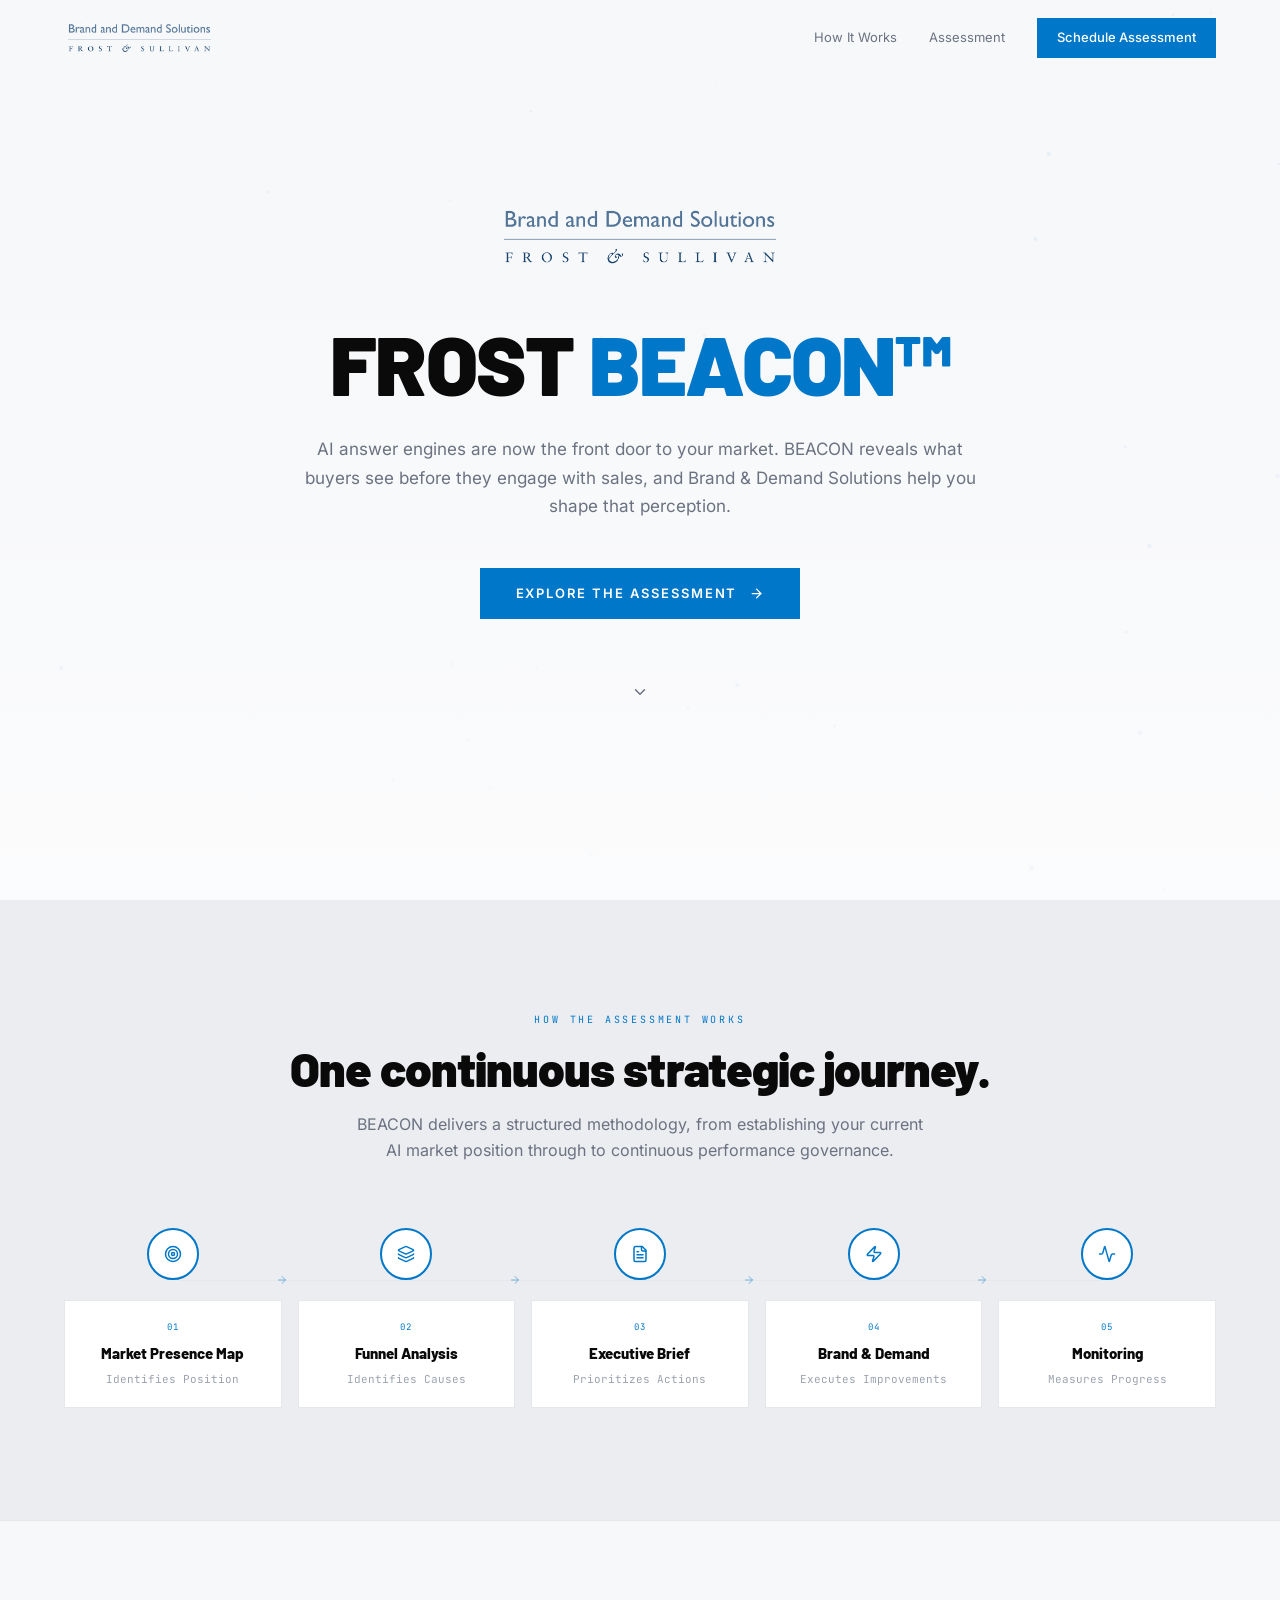
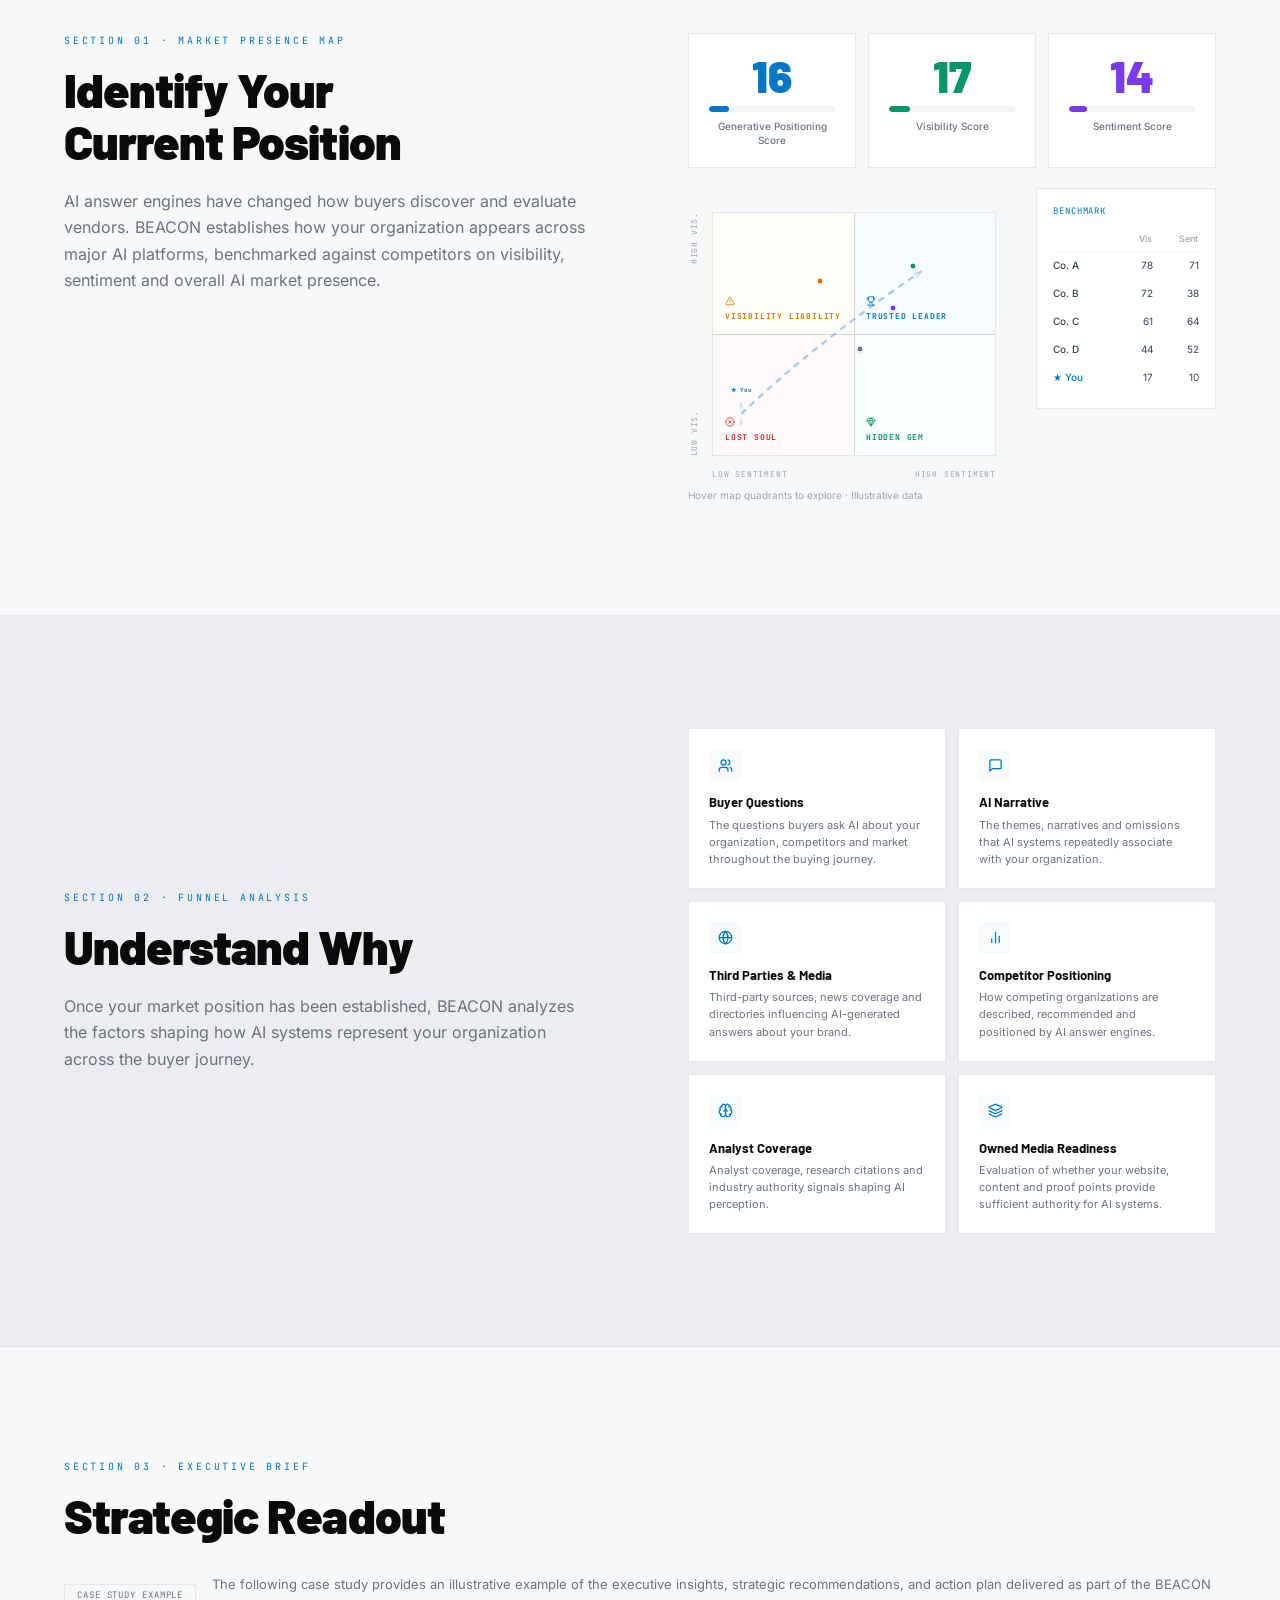
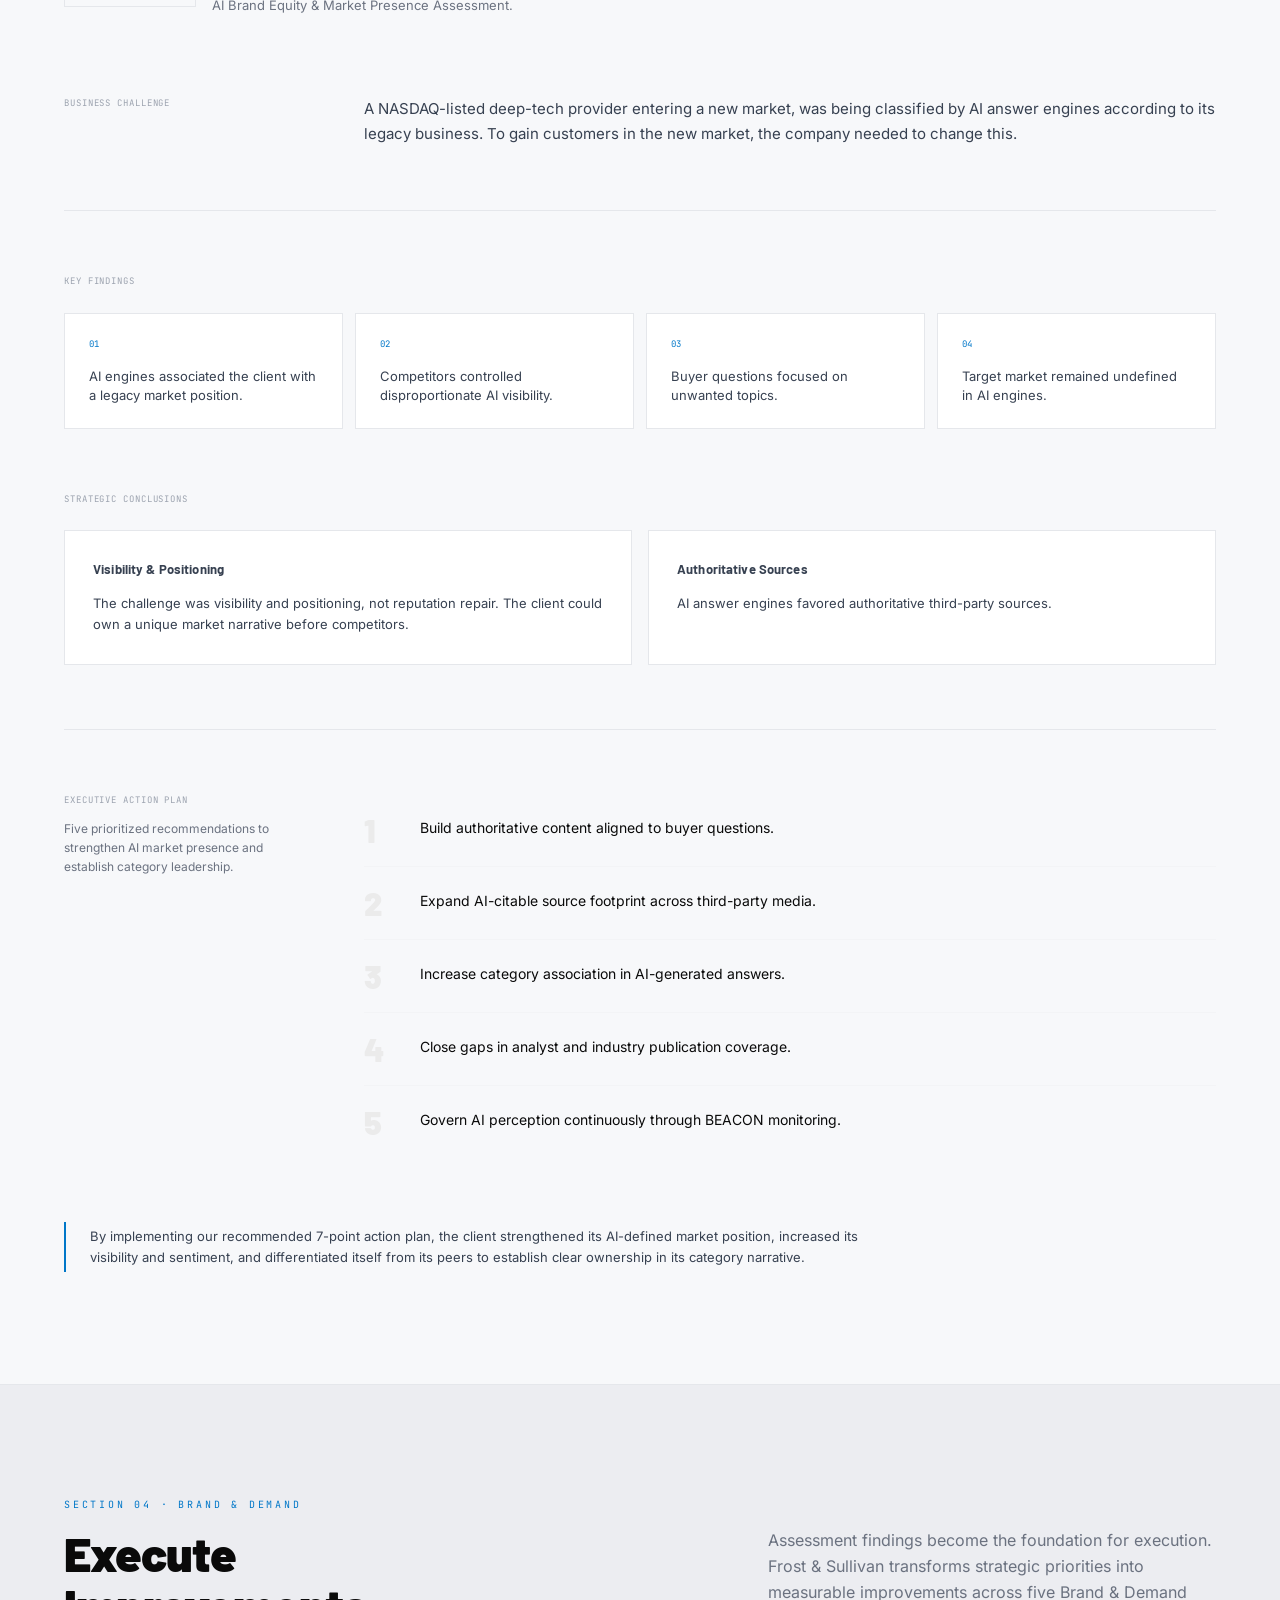
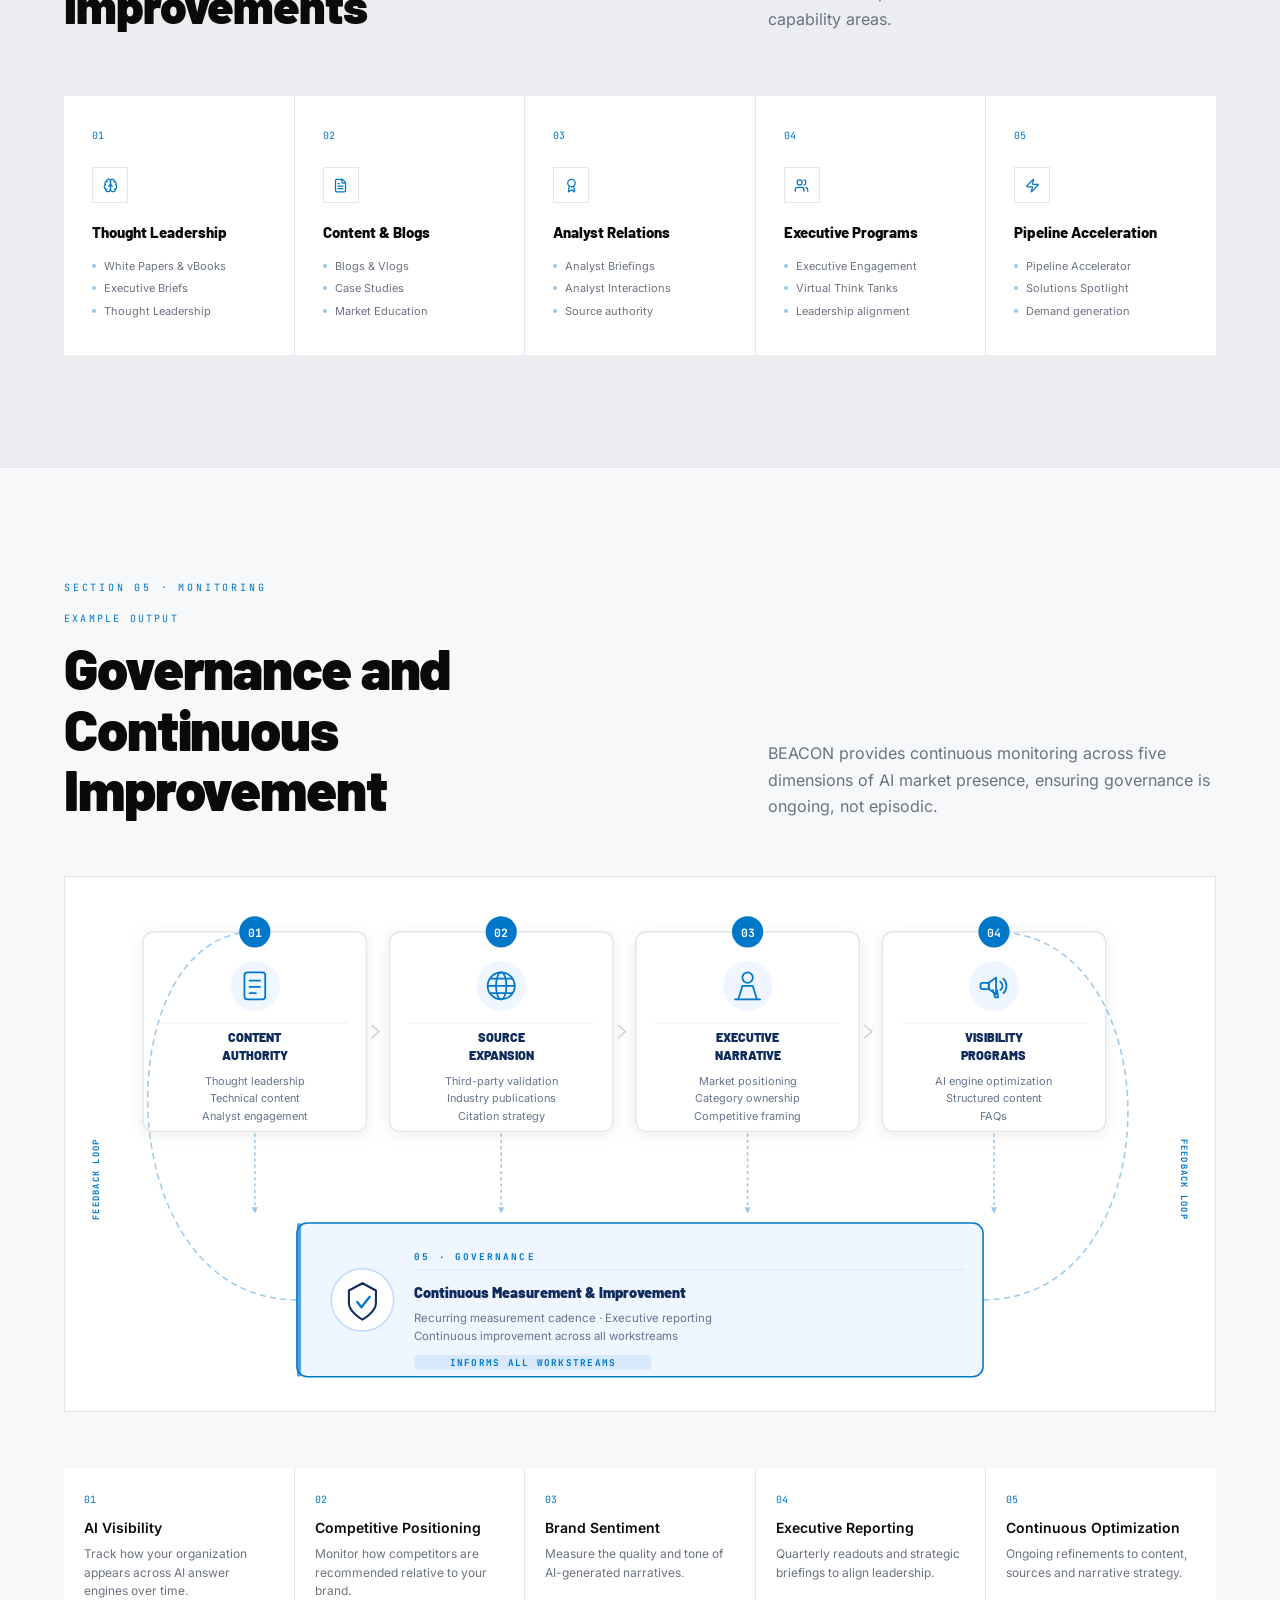
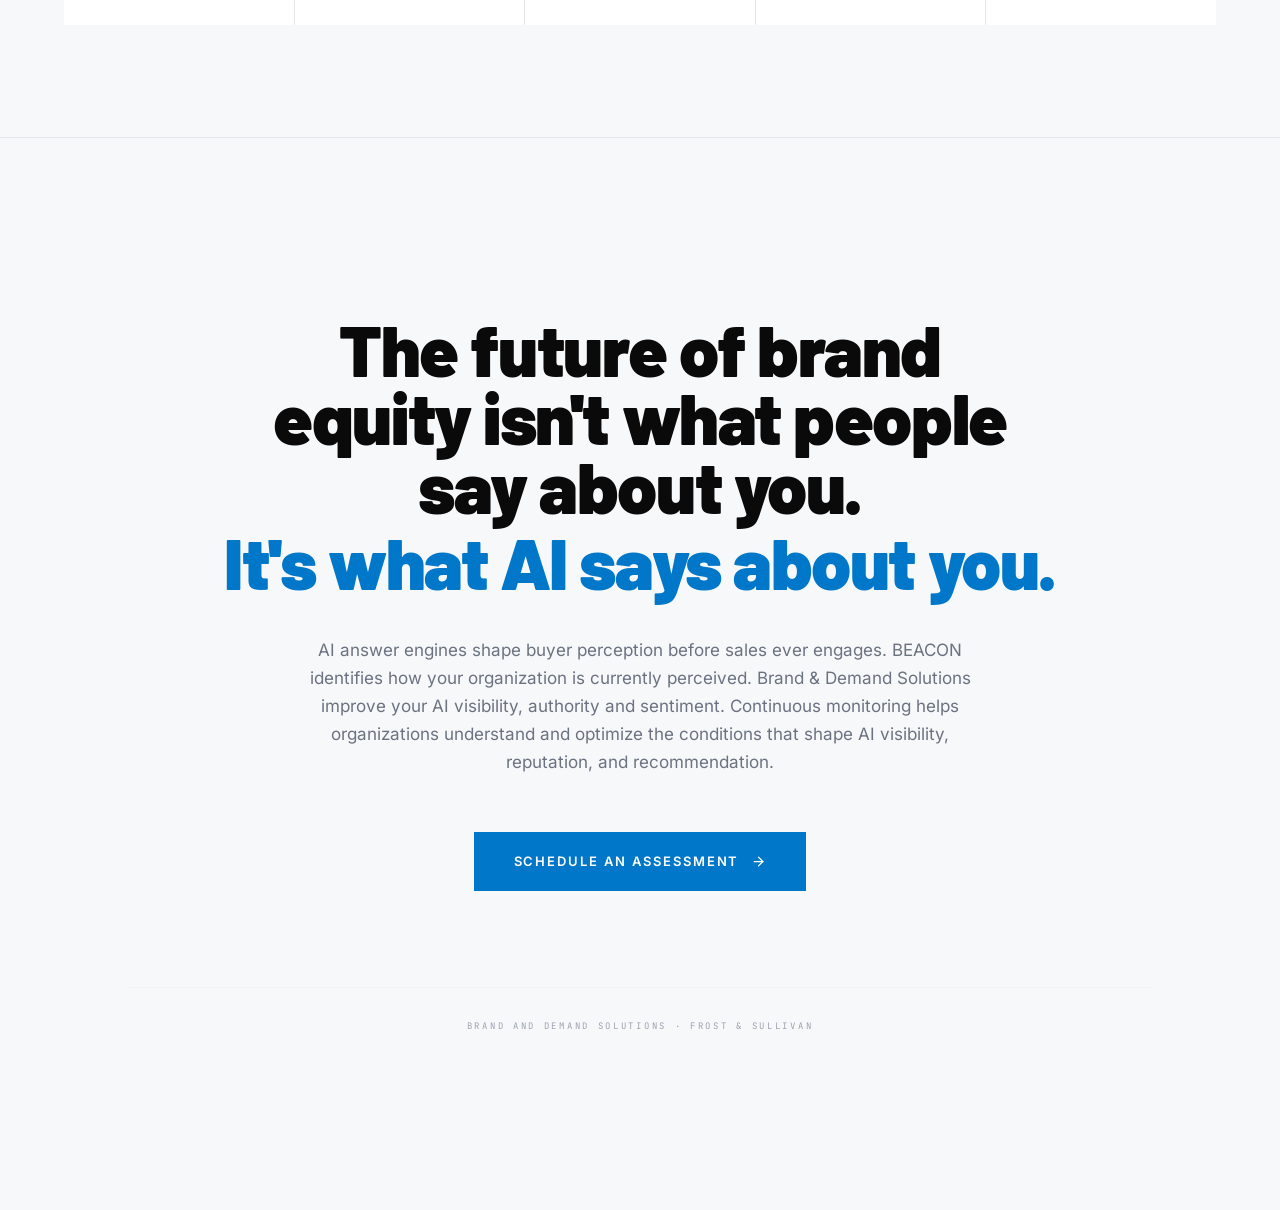
==== commit 70aa4c0e: "Remove logo from final CTA Co-Authored-By: Claude Sonnet 5 <noreply@anthropic.com>" ====
--- a/index.html
+++ b/index.html
@@ -583,8 +583,6 @@
 <!-- ============ FINAL CTA ============ -->
 <section class="cta" id="final-cta">
   <div class="cta__inner reveal">
-    <img class="cta__logo" src="assets/img/logo.png" width="1045" height="276"
-         alt="Frost &amp; Sullivan — Brand and Demand Solutions" />
     <h2 class="cta__title">
       <span class="line-1">The future of brand equity isn't what people say about you.</span>
       <span class="line-2">It's what AI says about you.</span>
--- a/assets/css/styles.css
+++ b/assets/css/styles.css
@@ -301,7 +301,7 @@
 .card__text { font-size: 11px; color: var(--muted); line-height: 1.55; }
 
 /* ---- Section 04 · Executive brief ---- */
-.brief__intro { display: flex; align-items: center; gap: 1rem; margin-bottom: 5rem; }
+.brief__intro { display: flex; align-items: center; gap: 1rem; margin-top: 2rem; margin-bottom: 5rem; }
 .brief__intro p { font-size: 13px; color: var(--muted); line-height: 1.65; }
 .tag {
   flex-shrink: 0; font-family: var(--f-mono); font-size: 9px; letter-spacing: 0.1em;
@@ -381,7 +381,6 @@
 /* ---- Final CTA ---- */
 .cta { background: var(--bg); border-top: 1px solid var(--line); text-align: center; padding-block: 11rem; }
 .cta__inner { max-width: 72rem; margin-inline: auto; padding-inline: var(--pad); }
-.cta__logo { height: 40px; width: auto; margin: 0 auto 4rem; opacity: 0.9; }
 .cta__title {
   font-family: var(--f-display); font-weight: 900;
   font-size: clamp(2.5rem, 1rem + 6vw, 4.5rem);
